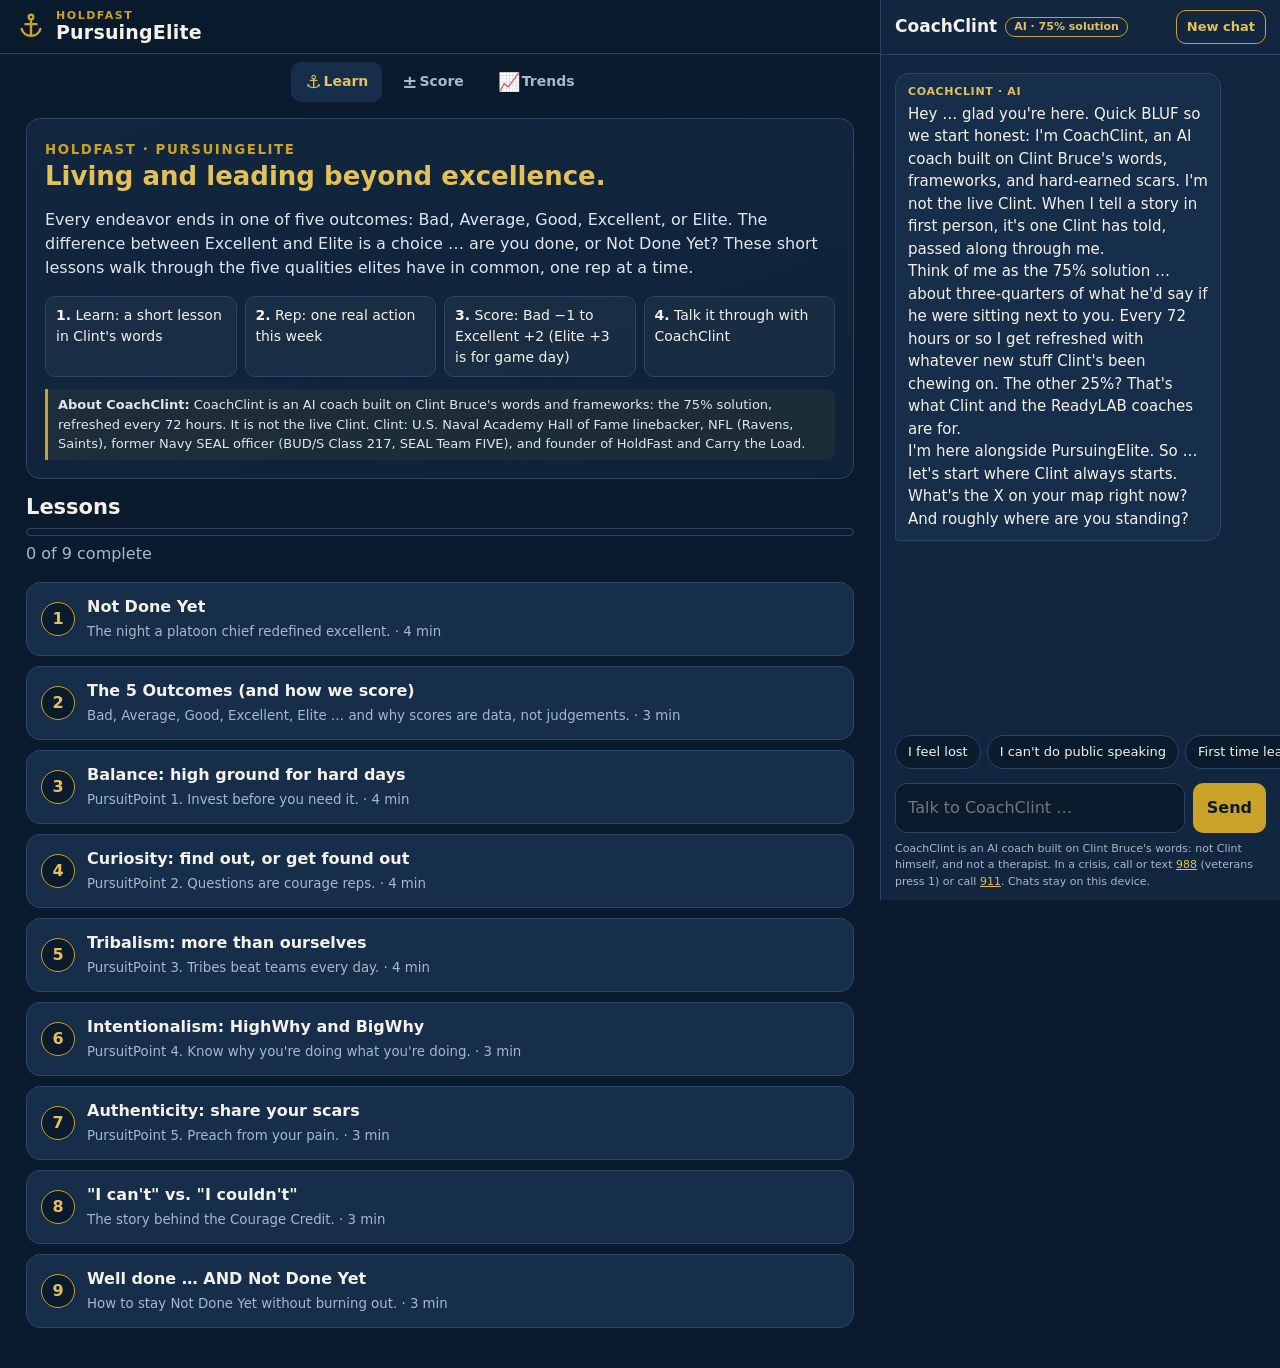
==== index.html @ 9ef3e052 "v1: content-first app with CoachClint (retrieval coach, Courage Credit scoring, crisis handoff)" ====
<!doctype html>
<html lang="en">
<head>
<meta charset="utf-8">
<meta name="viewport" content="width=device-width,initial-scale=1,viewport-fit=cover">
<meta name="theme-color" content="#0b1b2e">
<meta name="description" content="PursuingElite by HoldFast: lessons, self-scoring, trends and CoachClint, the AI coach built on Clint Bruce's words.">
<title>PursuingElite · HoldFast</title>
<link rel="icon" href="data:image/svg+xml,%3Csvg xmlns='http://www.w3.org/2000/svg' viewBox='0 0 64 64'%3E%3Crect width='64' height='64' rx='14' fill='%230b1b2e'/%3E%3Cg fill='none' stroke='%23c9a227' stroke-width='5' stroke-linecap='round'%3E%3Ccircle cx='32' cy='13' r='5'/%3E%3Cpath d='M32 18v34M20 28h24M12 38c2 10 11 15 20 15s18-5 20-15'/%3E%3C/g%3E%3C/svg%3E">
<style>:root{--navy:#0b1b2e;--navy2:#12263f;--card:#172e4a;--line:#2a4566;--brass:#c9a227;--brass2:#e2c15a;--ink:#f4f1e8;--mut:#a9b7c9;--good:#4fb37a;--bad:#d9675b;--cc:#f0a640;--r:14px}
*{box-sizing:border-box}html,body{margin:0}body{font-family:system-ui,-apple-system,"Segoe UI",Roboto,sans-serif;background:var(--navy);color:var(--ink);line-height:1.5;-webkit-text-size-adjust:100%}
a{color:var(--brass2)}button,input,select,textarea{font:inherit;color:inherit}
.app{display:grid;grid-template-columns:1fr;min-height:100vh;align-content:start}
header.top{position:sticky;top:0;z-index:20;background:rgba(11,27,46,.96);backdrop-filter:blur(6px);border-bottom:1px solid var(--line);padding:10px 16px;display:flex;align-items:center;gap:10px}
.brand{display:flex;flex-direction:column;line-height:1.1}.brand small{color:var(--brass);letter-spacing:.14em;text-transform:uppercase;font-size:11px;font-weight:700}.brand b{font-size:19px;letter-spacing:.01em}
.anchor{width:30px;height:30px;flex:0 0 30px}
main{padding:16px 16px 96px;max-width:860px;width:100%;margin:0 auto}
nav.tabs{position:fixed;bottom:0;left:0;right:0;z-index:30;display:flex;background:var(--navy2);border-top:1px solid var(--line);padding-bottom:env(safe-area-inset-bottom)}
nav.tabs button{flex:1;background:none;border:0;padding:10px 4px 12px;color:var(--mut);font-size:12px;font-weight:600;cursor:pointer;display:flex;flex-direction:column;align-items:center;gap:2px;min-height:56px}
nav.tabs button span{font-size:18px;line-height:1}nav.tabs button[aria-selected=true]{color:var(--brass2)}
section.view{display:none}section.view.on{display:block}
h1,h2,h3{line-height:1.2;margin:0 0 8px}h1{font-size:26px}h2{font-size:21px}h3{font-size:17px}
.hero{background:linear-gradient(160deg,var(--navy2),#0e2238);border:1px solid var(--line);border-radius:var(--r);padding:18px;margin-bottom:16px}
.hero .eq{color:var(--brass2);font-weight:700}.hero p{color:#dfe6ef}
.how{display:grid;grid-template-columns:repeat(auto-fit,minmax(170px,1fr));gap:8px;margin:12px 0 0;padding:0;list-style:none}.how li{background:rgba(255,255,255,.04);border:1px solid var(--line);border-radius:10px;padding:8px 10px;font-size:14px}
.disclose{font-size:13px;color:var(--mut);border-left:3px solid var(--brass);padding:6px 10px;margin:12px 0 0;background:rgba(201,162,39,.07);border-radius:0 8px 8px 0}
.card{background:var(--card);border:1px solid var(--line);border-radius:var(--r);padding:14px;margin-bottom:12px}
.mods{display:grid;gap:10px}
.mod{display:flex;gap:12px;align-items:center;text-align:left;width:100%;background:var(--card);border:1px solid var(--line);border-radius:var(--r);padding:12px 14px;cursor:pointer}
.mod:hover{border-color:var(--brass)}.mod .n{flex:0 0 34px;height:34px;border-radius:50%;display:grid;place-items:center;background:var(--navy);border:1px solid var(--brass);color:var(--brass2);font-weight:700}
.mod.done .n{background:var(--brass);color:var(--navy)}.mod .t{flex:1}.mod .t b{display:block}.mod .t small{color:var(--mut)}
.progress{height:8px;background:var(--navy);border-radius:6px;overflow:hidden;border:1px solid var(--line);margin:6px 0 14px}.progress i{display:block;height:100%;background:var(--brass)}
.lesson p{margin:0 0 12px}.lesson .lead{color:var(--brass2);font-weight:600}
blockquote{margin:14px 0;padding:12px 14px;border-left:4px solid var(--brass);background:rgba(201,162,39,.08);border-radius:0 10px 10px 0;font-size:18px;font-weight:600}
.box{border:1px dashed var(--line);border-radius:12px;padding:12px;margin:12px 0}.box h3{color:var(--brass2);font-size:14px;text-transform:uppercase;letter-spacing:.08em}
textarea,input[type=text],select{width:100%;background:var(--navy);border:1px solid var(--line);border-radius:10px;padding:10px;color:var(--ink)}
textarea{min-height:80px;resize:vertical}
.btn{max-width:100%;text-align:center;white-space:normal;display:inline-flex;align-items:center;justify-content:center;gap:6px;background:var(--brass);color:var(--navy);border:0;border-radius:10px;padding:10px 14px;font-weight:700;cursor:pointer;min-height:44px}
.btn.ghost{background:transparent;color:var(--brass2);border:1px solid var(--brass)}.btn.small{min-height:34px;padding:6px 10px;font-size:13px}
.btn:disabled{opacity:.45;cursor:not-allowed}
.row{display:flex;gap:8px;flex-wrap:wrap;align-items:center}.row>*{flex:0 1 auto;min-width:0}
.back{background:none;border:0;color:var(--brass2);cursor:pointer;padding:6px 0;font-weight:600}
label.f{display:block;font-size:13px;color:var(--mut);margin:12px 0 4px;font-weight:600}
.seg{display:flex;gap:6px;flex-wrap:wrap}.seg button{flex:1 1 80px;background:var(--navy);border:1px solid var(--line);border-radius:10px;padding:8px 6px;cursor:pointer;min-height:52px;display:flex;flex-direction:column;align-items:center;line-height:1.15}
.seg button b{font-size:17px}.seg button small{font-size:11px;color:var(--mut)}
.seg button[aria-pressed=true]{background:var(--brass);color:var(--navy);border-color:var(--brass)}.seg button[aria-pressed=true] small{color:var(--navy)}
.seg.mini button{min-height:38px;flex:1 1 44px;padding:4px}.seg.mini button b{font-size:14px}
.check{display:flex;gap:10px;align-items:flex-start;background:var(--navy);border:1px solid var(--line);border-radius:10px;padding:10px;cursor:pointer;margin-top:8px}.check input{width:20px;height:20px;margin-top:2px;accent-color:var(--cc)}
.badge{display:inline-flex;align-items:center;gap:4px;border-radius:999px;padding:2px 9px;font-size:12px;font-weight:700;white-space:nowrap}
.badge.cc{background:var(--cc);color:#2b1a00}.badge.elite{background:var(--brass2);color:var(--navy)}.badge.gd{background:#24456b;color:#cfe0f5}
.notice{border-radius:10px;padding:10px 12px;margin-top:10px;font-size:14px;background:rgba(240,166,64,.12);border:1px solid rgba(240,166,64,.5)}
.notice.ok{background:rgba(79,179,122,.12);border-color:rgba(79,179,122,.5)}
.stats{display:grid;grid-template-columns:repeat(auto-fit,minmax(130px,1fr));gap:8px;margin-bottom:12px}.stat{background:var(--card);border:1px solid var(--line);border-radius:12px;padding:10px}.stat b{display:block;font-size:24px;color:var(--brass2)}.stat small{color:var(--mut)}
.bars .bar{display:grid;grid-template-columns:130px 1fr 44px;gap:8px;align-items:center;margin:6px 0;font-size:14px}.bars .track{height:12px;background:var(--navy);border-radius:6px;position:relative;border:1px solid var(--line)}.bars .track i{position:absolute;top:0;bottom:0;background:var(--brass);border-radius:6px}.bars .track .zero{position:absolute;left:25%;top:-3px;bottom:-3px;width:1px;background:var(--mut)}
.hist{list-style:none;margin:0;padding:0}.hist li{border-top:1px solid var(--line);padding:10px 0;display:flex;gap:10px;align-items:flex-start}.hist .sc{flex:0 0 52px;font-weight:800;font-size:18px;color:var(--brass2)}.hist .bd{flex:1;min-width:0}.hist .bd small{color:var(--mut);display:block}
.del{background:none;border:0;color:var(--mut);cursor:pointer;font-size:18px;padding:4px 8px}
svg.spark{width:100%;height:90px;display:block}
/* Coach panel */
#coach{display:none;flex-direction:column;background:var(--navy2);position:fixed;left:0;right:0;bottom:0;top:var(--hh,62px);z-index:15;padding-bottom:calc(56px + env(safe-area-inset-bottom))}
#coach.on{display:flex}
.ch-head{display:flex;align-items:center;gap:8px;padding:10px 14px;border-bottom:1px solid var(--line)}.ch-head b{font-size:17px}.pill{font-size:11px;font-weight:700;border:1px solid var(--brass);color:var(--brass2);border-radius:999px;padding:1px 8px}
.ch-head .sp{flex:1}
.msgs{flex:1;overflow-y:auto;padding:14px;display:flex;flex-direction:column;gap:10px}
.msg{max-width:88%;padding:10px 12px;border-radius:14px;white-space:pre-wrap;word-wrap:break-word;font-size:15px}
.msg.coach{background:var(--card);border:1px solid var(--line);align-self:flex-start;border-bottom-left-radius:4px}
.msg.user{background:var(--brass);color:var(--navy);align-self:flex-end;border-bottom-right-radius:4px}
.msg.crisis{background:#3a1d1d;border:2px solid #e7887d}.msg.gray{border-color:#8fa7c4}
.msg .who{display:block;font-size:11px;font-weight:700;color:var(--brass2);margin-bottom:2px;letter-spacing:.06em;text-transform:uppercase}
.lifelines{display:grid;gap:6px;margin-top:8px}.lifelines a{display:block;text-align:center;background:#e7887d;color:#2a0d0a;font-weight:800;border-radius:10px;padding:10px;text-decoration:none}
.lifelines a.alt{background:#f4f1e8}
.alertnote{font-size:12px;color:#f3d2cd;margin-top:8px;border-top:1px solid #7a3c36;padding-top:6px}
.chips{display:flex;gap:6px;overflow-x:auto;padding:6px 14px}.chips button{flex:0 0 auto;background:var(--navy);border:1px solid var(--line);border-radius:999px;padding:6px 12px;cursor:pointer;color:var(--ink);font-size:13px;white-space:nowrap}
.ch-form{display:flex;gap:8px;padding:8px 14px}.ch-form input{flex:1;background:var(--navy);border:1px solid var(--line);border-radius:12px;padding:12px;color:var(--ink);min-width:0;font-size:16px}
.ch-foot{font-size:11px;color:var(--mut);padding:0 14px 10px}
.typing{opacity:.7;font-style:italic}
.ctx{font-size:12px;color:var(--mut);padding:4px 14px 0}
@media (min-width:980px){
  .app{grid-template-columns:minmax(0,1fr) 400px;grid-template-rows:auto auto 1fr}
  main{padding-bottom:40px}
  #coach{display:flex;position:sticky;top:0;height:100vh;inset:auto;top:0;padding:0;border-left:1px solid var(--line);grid-column:2;grid-row:1/span 3}
  nav.tabs{position:static;grid-column:1;border:0;background:transparent;justify-content:center;gap:6px;padding:8px 16px 0}
  nav.tabs button{flex:0 0 auto;flex-direction:row;min-height:40px;padding:8px 14px;border-radius:10px;font-size:14px}
  nav.tabs button[aria-selected=true]{background:var(--card)}
  nav.tabs .coach-tab{display:none}
  header.top{grid-column:1}
  .closech{display:none}
}
</style>
</head>
<body>
<div class="app">
<header class="top">
  <svg class="anchor" viewBox="0 0 64 64" aria-hidden="true"><g fill="none" stroke="#c9a227" stroke-width="5" stroke-linecap="round"><circle cx="32" cy="13" r="5"/><path d="M32 18v34M20 28h24M12 38c2 10 11 15 20 15s18-5 20-15"/></g></svg>
  <div class="brand"><small>HoldFast</small><b id="app-name">PursuingElite</b></div>
</header>
<nav class="tabs" role="tablist">
  <button data-tab="learn" role="tab" aria-selected="true"><span>⚓</span>Learn</button>
  <button data-tab="score" role="tab" aria-selected="false"><span>±</span>Score</button>
  <button data-tab="trends" role="tab" aria-selected="false"><span>📈</span>Trends</button>
  <button data-tab="coach" role="tab" aria-selected="false" class="coach-tab"><span>💬</span>CoachClint</button>
</nav>
<main>
  <section class="view on" id="v-learn"></section>
  <section class="view" id="v-score"></section>
  <section class="view" id="v-trends"></section>
</main>
<aside id="coach" aria-label="CoachClint chat">
  <div class="ch-head"><b>CoachClint</b><span class="pill">AI · 75% solution</span><span class="sp"></span><button class="btn ghost small" id="ch-new" title="Start a new conversation">New chat</button><button class="btn ghost small closech" aria-label="Close chat">✕</button></div>
  <div class="ctx" id="ctx"></div>
  <div class="msgs" id="msgs" aria-live="polite"></div>
  <div class="chips" id="chips"></div>
  <form class="ch-form" id="ch-form" autocomplete="off"><input id="ch-in" aria-label="Message CoachClint" placeholder="Talk to CoachClint …" maxlength="800"><button class="btn" type="submit">Send</button></form>
  <div class="ch-foot">CoachClint is an AI coach built on Clint Bruce's words: not Clint himself, and not a therapist. In a crisis, call or text <a href="tel:988">988</a> (veterans press 1) or call <a href="tel:911">911</a>. Chats stay on this device.</div>
</aside>
</div>
<script>window.COACHCLINT_CONFIG = window.COACHCLINT_CONFIG || { mode: "local" }; /* ← adapter seam: { mode: "remote", endpoint: "https://…" } */</script>
<script>/* CoachClint knowledge bundle v1 (curated, anonymized).
   Source: CoachClint Personality & Operating Manual v1.3 + Clint's HoldFast content.
   Every reply below is Clint's own wording or a close adaptation of it, with the source
   noted in `src`. No third-party names, no family texts, no contact details.
   Format of an entry:
     id, keys (phrases that strongly signal this topic), words (supporting words),
     app ('pe' | 'ae' | 'both'), story (true = first-person Clint story),
     chronicle (optional key into CC_CHRONICLES: a related HoldFast piece), src, text. */
window.CC_CHRONICLES = {
  pursuingElite: { name: "PursuingElite", app: "pe", line: "Clint's PursuingElite work goes deep on the 5 PursuitPoints and what 'Not Done Yet' really means." },
  achievementEquation: { name: "The AchievementEquation", app: "ae", line: "the AchievementEquation lessons walk through Angles, Allies and Advantages one at a time." },
  captainsCourse: { name: "Captain's Course", app: null, line: "Captain's Course runs the D3 Challenge (Decision, Design, Discipline) with a partner, because 2 is 1 and 1 is none." },
  wardroom: { name: "the Wardroom", app: null, line: "the Wardroom starts with Drydock … an honest inventory of the hull before the voyage." },
  seaTrials: { name: "SeaTrials", app: null, line: "SeaTrials is Clint's piece on hard seasons … 'smooth seas never made skilled sailors.'" },
  onReloading: { name: "OnReloading", app: null, line: "OnReloading is Clint's playbook for staying Not Done Yet without burning out: Review, Rest, Recover, Revel." },
  rope: { name: "ROPE (Return On Period of Effort)", app: null, line: "ROPE scores your focused rounds React −1, Routine 0, Respond +1, Create +2, so you measure what you got done, not just what you did." },
  archers: { name: "Archers & Arrows", app: null, line: "Archers & Arrows is about moving from impact to influence: Pick, Pull, Pause, Release & Reload." },
  mountains: { name: "the Four Mountains", app: null, line: "the Four Mountains piece (Easy, Easier, Hard, Hard-for-Hard's-Sake) is Clint's go-to for 'which path do I take?'" },
  maps: { name: "Maps that Matter", app: null, line: "Maps that Matter is the BallField, BattleField, BoardRoom and Breakfast Table … and why the Breakfast Table is THE map." },
  wingman: { name: "Project Wingman", app: null, line: "Project Wingman pairs leaders with a proven veteran for short Time on Target calls when the moment comes." },
  achievingAverage: { name: "The Achieving Average", app: null, line: "The Achieving Average is Clint's story of how a 5th-string nobody got to be part of mighty things." }
};

window.CC_CLINTISMS = [
  ["Not Done Yet", "Elites get to the X, rest, recover, revel … and then choose to reload rather than relax."],
  ["You vs. yesterday's you", "The only fair competition."],
  ["Find out, or get found out", "Curiosity's motto."],
  ["Curiosity is the first evidence of courage", "The teaching behind the Courage Credit."],
  ["Building high ground for hard days", "Balance: faith, family, friends, fitness and focus, invested in before you need them."],
  ["Preach from your pain", "Share your scars so others miss the harm you hit."],
  ["It's better to be a manual than a movie", "Authenticity: teach what you learned, don't just perform it."],
  ["Teams row. Tribes flow.", "Tribes move at the speed of trust."],
  ["The strands make the Team. The strain makes the Tribe.", "Adversity reveals what you really have."],
  ["Stewards, not sources", "Our Advantages are entrusted to us."],
  ["Aligned, but NOT alike", "Allies share the conviction, not the background."],
  ["2 is 1. 1 is none.", "Never go alone."],
  ["Indecision is a decision", "Every day you wait, you're choosing … just not on purpose."],
  ["Wrong is workable. Lost is terrifying.", "If you have a map, the worst you'll ever be is wrong."],
  ["A lion is always a lion", "Figure out your pride and your prey on the map you're on now."],
  ["If it's easy, it's an ambush", "Beware the easy path."],
  ["\"I couldn't\" beats \"I can't\"", "One means we didn't try and the other means we did."],
  ["There's virtue in the valor of effort", "Why Clint smiles and listens when someone says 'I tried but I couldn't.'"],
  ["20 seconds of insane courage", "From the movie We Bought a Zoo. Sometimes that's all it takes."],
  ["Who Dares Wins", "The SAS motto."],
  ["Hold fast to the goal, hold loosely to the plan", "Publish your plan, and plan to pivot on your plan."],
  ["The scoring systems aren't judgements … they're data", "Scores help you pick a path, not grade your worth."],
  ["Elite is saved for game day", "+3 is only for the real thing: the game, the mission, the adventure."],
  ["Proud of you. No need to respond.", "A check-in that asks nothing back."]
];

window.CC_KNOWLEDGE = [
/* ---------- Maps / lost / transition ---------- */
{ id: "lost", app: "both", src: "IM CC-03, CC-24; EM #12", chronicle: "maps",
  keys: ["feel lost", "i'm lost", "im lost", "so lost", "don't know what i'm doing", "dont know what im doing", "no idea what i'm doing", "no direction", "don't know where i'm going", "what am i doing with my life", "adrift"],
  words: ["lost", "direction", "purpose", "confused", "stuck", "drifting"],
  text: "I hear you. And I want to push back on one word, gently … you're NOT lost. On ANY map.\nClint uses 3 things to know he's not lost:\n(1) I know where I'm trying to go … I've got an X.\n(2) I know generally where I am. Doesn't matter how far from the X.\n(3) I remind myself I'm Not Done Yet. If I've got enough O2 to say I'm lost, I've got enough to wander a little closer.\nNot being there yet does NOT mean you're not on the way.\nSo … if you had to sketch an X right now, even a fuzzy one, what would it be? And which map is it on?" },
{ id: "lost-vs-wrong", app: "both", src: "EM #8; Captain's Course Core24", chronicle: "maps",
  keys: ["make the wrong choice", "afraid of being wrong", "what if i'm wrong", "what if im wrong", "wrong decision", "scared to choose wrong"],
  words: ["wrong", "mistake", "fail", "choice", "map"],
  text: "Here's one Clint leans on: if we don't have a map, we're lost. If we have a map, the worst we'll ever be is wrong.\nWrong is workable. Lost is terrifying.\nA map has 5 things: 4 borders (your Always and your Never) and an X you think is right.\nSo you don't need to be certain. You need a map.\nWhat are your Always and Never on this one?" },
{ id: "transition", app: "both", src: "IM CC-04, CC-05; MAP M12, M14", story: true, chronicle: "maps",
  keys: ["got out", "getting out of the military", "transition", "transitioning", "left the military", "veteran", "separated from", "after the army", "after the navy", "after the marines", "after football", "done playing", "retired from playing", "civilian"],
  words: ["military", "service", "athlete", "boardroom", "career", "nobody", "backwards"],
  text: "Man … that's real terrain. When I got out, the first few years on the BoardRoom Map were the first time I ever really felt lonely or lost.\nHere's what I tell every operator and every athlete now: the BoardRoom Map is a new map, but you are NOT a new pro.\nAnd a lion is always a lion … we just gotta figure out your pride and your prey on this map.\nThe BoardRoom also moves slower. I joke that the private sector only makes bourbon and wine, and we're used to making beer.\nSo let's get specific: who are 3 people you'd want to Chase … doing what you want to do, the way you want to do it?" },
{ id: "breakfast-table", app: "both", src: "IM CC-01, CC-02", chronicle: "maps",
  keys: ["my family", "my wife", "my husband", "my kids", "my spouse", "home life", "breakfast table", "at home", "marriage", "not home enough", "missing time with"],
  words: ["family", "home", "kids", "wife", "husband", "spouse", "marriage", "children", "parent"],
  text: "Clint would say it plain: your Breakfast Table map is the most important map.\nOther maps influence it and impact it, no question. But as long as your Breakfast Table map is good (not perfect … because no one on your Breakfast Table Map is named Jesus) you're winning the right fight.\nThe test is simple: is home getting the best of you, or the leftovers?\nWhat's one thing this week that would give the people at your table a better version of you?" },
{ id: "maps", app: "both", src: "MAP M8; IM CC-08", chronicle: "maps",
  keys: ["four maps", "the maps", "ballfield", "battlefield", "boardroom", "which map", "what map"],
  words: ["map", "maps", "ballfield", "battlefield", "boardroom"],
  text: "Life happens on maps. And a map is a map … we just have to learn the lexicon and the legend.\nBallField: performing at a high level, mentally and physically.\nBattleField: protecting yourself and those entrusted to you.\nBoardRoom: providing for those entrusted to you.\nBreakfast Table: purposely powering a family that loves you and matters to others. That's THE map.\nWhich one is this on for you? And roughly where are you standing?" },
{ id: "job-loss", app: "both", src: "IM CC-01; Manual 6.2", chronicle: "seaTrials",
  keys: ["laid off", "got fired", "lost my job", "was let go", "job loss", "unemployed", "out of work", "business failed", "company folded", "went under"],
  words: ["fired", "layoff", "job", "business", "failed", "career"],
  text: "That's a hard hit. I'm not going to brush it off.\nAnd … it's on the BoardRoom Map. An important map for sure. But not THE most important map.\nThis feels like a crisis, but it's a crossroads, and crossroads are where we do our best work.\nYou are NOT lost. You know a lot about where you are, even if the X moved.\nTwo questions: how's your Breakfast Table holding up? And who's one Veteran Ally … someone who's been through this exact terrain … you could have coffee with this week?" },
/* ---------- Mountains / decisions ---------- */
{ id: "indecision", app: "both", src: "IM CC-20; Manual 9.4", chronicle: "mountains",
  keys: ["can't decide", "cant decide", "two offers", "go back and forth", "back and forth", "on the fence", "should i take", "which should i", "torn between", "big decision", "undecided"],
  words: ["decide", "decision", "offer", "options", "choose", "choice", "torn"],
  text: "I'll say it plain: indecision is a decision. Every day you wait, you're choosing … just not on purpose.\nWhen young operators asked which way to move when the shooting starts, the answer was: just move. Some ways are better than others, but staying still is a bad call unless you're behind solid cover.\nLet's run it through the mountains: which option is your Hard Mountain, where you'd grow? Is one an Easier Mountain that'd give margin to the people at your Breakfast Table? Is one Hard-for-Hard's-Sake, picked to prove something?\nGive me your gut answer in one line, and then let's pick a date to decide." },
{ id: "mountains", app: "both", src: "IM CC-19, CC-40", story: true, chronicle: "mountains",
  keys: ["easier mountain", "hard mountain", "four mountains", "mountains", "settling", "taking it easy", "hard for hard's sake", "prove something", "prove myself"],
  words: ["mountain", "settle", "easy", "harder", "promotion", "startup", "season"],
  text: "Clint sees four mountains. Easy Mountain has no fruit and no fight … it's the one they want you on. Easier Mountain is real challenge within your gifts and scars, and it gives you margin to let others risk and grow. Your Easier Mountain is someone else's Hard one.\nHard Mountain has formidable opposition and real growth. And Hard-for-Hard's-Sake is 'showing everyone how far and hard I can go' instead of 'seeing how far and hard I can go.' That last one promises only torment.\nWhen I've had to choose, I came to believe it'd be selfish to dodge Easier Mountain if it was the next one the Lord wanted me to climb.\nSo … what season is your family in right now? That usually breaks the tie." },
{ id: "easy-ambush", app: "both", src: "ATT 5Rs", chronicle: "mountains",
  keys: ["too easy", "seems easy", "shortcut", "easy way", "easy path"],
  words: ["easy", "shortcut", "comfortable", "comfort"],
  text: "Quick Clint-ism: if it's easy, it's an ambush.\nEase and comfort are sneaky. They don't look like enemies.\nThat doesn't mean every hard thing is right … Hard-for-Hard's-Sake is its own trap. It means look twice at the path with no resistance on it.\nWhat would you have to give up on the easy path that you'd regret in a year?" },
/* ---------- PursuingElite ---------- */
{ id: "not-done-yet", app: "both", src: "ATT Book_Pursuing_Elite_2021; IM CC-14, CC-25", story: true, chronicle: "pursuingElite",
  keys: ["not done yet", "undone", "excellent vs elite", "excellent and elite", "difference between excellent", "what is elite", "pursuing elite", "pursuingelite", "restless"],
  words: ["elite", "excellent", "restless", "next", "reload", "plateau"],
  text: "A few weeks after 9/11, after a flawless op, I told my platoon chief the boys were excellent and we ought to do something for them.\nHe squared up and said: \"Sir, the reward for excellence is no punishment. We're not here to be excellent. We're here to be elite. We're not done yet.\"\nI was scared of that guy. And I got it.\nThe difference between excellent and elite is … are you done, or Not Done Yet? It's choosing to stay restless where others rest. And it's always you versus yesterday's you.\nWhere in your life are you resting when you'd rather be reloading?" },
{ id: "five-outcomes", app: "both", src: "IM CC-25; ATT HF_2021_Content_Snapshot", chronicle: "pursuingElite",
  keys: ["five outcomes", "5 outcomes", "bad average good", "standard", "standards", "what outcomes"],
  words: ["outcome", "outcomes", "standard", "accept", "mediocre"],
  text: "There are 5 outcomes to any endeavor: Bad, Average, Good, Excellent, Elite.\nMost of life comes down to what outcomes you're willing to accept from yourself and others in the missions that matter most.\nOn the things that matter most, Clint says accept only Excellent to Elite.\nExcellent is an X on the map … a measurable standard. Elite is a ridgeline just a little further than you thought possible, until you had the view from Excellent.\nWhat's one mission where you've been accepting Good?" },
{ id: "balance", app: "both", src: "ATT Book_Pursuing_Elite ch.3; EM #1, #26", chronicle: "pursuingElite",
  keys: ["balance", "killing me", "burnout", "burned out", "burnt out", "work life", "work-life", "workaholic", "high ground for hard days", "too much work"],
  words: ["balance", "burnout", "overwhelmed", "exhausted", "health", "fitness", "friends", "faith"],
  text: "Balance is the first PursuitPoint for a reason. It's building high ground for hard days … because hard days WILL come.\nFaith, family, friends, fitness, focus … invested in before you need them.\nThe trap is pouring all 10,000 reps into one slice of life. Then on the day you get fired or lose the championship, there's nothing to fall back on.\nIt's being good at more than what you're known for. Dangerous, not reckless.\nWhich one of those five is getting the fewest reps from you right now?" },
{ id: "curiosity", app: "both", src: "EM #5; IM CC-21, CC-38", chronicle: "pursuingElite",
  keys: ["curiosity", "curious", "ask questions", "afraid to ask", "raise my hand", "find out or get found out", "complacency", "learn more"],
  words: ["curious", "question", "questions", "learn", "ask", "complacent"],
  text: "Find out, or get found out.\nCuriosity is 5 things: Criteria, Courage, Creator, Catalyst, Complacency Killer.\nThe courage part is the big one. Fear is why people don't ask questions … afraid of the answer, or the work that comes with it, or what others will think. All we have to do is not raise our hand and no one will know we don't know.\nThat's why Clint says the first evidence of courage is when someone raises their hand. Questions are courage reps.\nWhat's the question you've been avoiding asking?" },
{ id: "tribalism", app: "both", src: "EM #1, #23; IM CC-22", chronicle: "pursuingElite",
  keys: ["tribe", "tribalism", "tribal", "my team", "team culture", "culture", "gaggle", "same direction", "rowing"],
  words: ["team", "tribe", "culture", "trust", "group", "together"],
  text: "Clint sorts gatherings by WHY people are together:\nGaggle … problems (united by misery). Group … preferences. Team … purpose. Tribe … conviction.\nWe must be a Team to become a Tribe. The strands make the Team. The strain is what makes us a Tribe.\nTeams row. But Tribes flow. And Tribes move at the speed of trust.\nSo be honest … what is your crew right now, and what's the shared purpose they'd actually fight for?" },
{ id: "team-conflict", app: "both", src: "EM #4, #7; Manual 9.3", chronicle: "archers",
  keys: ["can't stand each other", "conflict on my team", "team conflict", "won't get along", "dont get along", "don't get along", "poisoning the team", "toxic", "people won't buy in", "won't buy in", "no buy-in", "get everyone on board"],
  words: ["conflict", "fight", "toxic", "drama", "buy-in", "resist", "attitude"],
  text: "That's a heavy one. The weight of leadership is real, and you're carrying it.\nHere's the truth Clint learned: you can't make anyone row the same direction. I couldn't carry someone through Hell Week. BUT … you can help them make the decision.\nPull with Purpose, Performance, Passion, Process.\nWhat's the shared purpose both sides would actually fight for? If you can name that, we've got something to build on.\n(If it turns into an HR or legal matter, that's one for your HR team or counsel, not me.)" },
{ id: "intentionalism", app: "both", src: "EM #1, #8; ATT Book_Pursuing_Elite", chronicle: "pursuingElite",
  keys: ["why am i doing", "my why", "highwhy", "high why", "bigwhy", "big why", "purpose", "intentional", "intentionalism", "mission statement", "legacy"],
  words: ["why", "purpose", "legacy", "meaning", "mission", "intent"],
  text: "Intentionalism is knowing why we're doing what we're doing.\nYour HighWhy is what you want folks to say about you when you're gone. Your BigWhy is why you use your time, talent, and treasure the way you do.\nThe X on your map is where those two meet.\nTry Clint's template: \"I will ____ so that I can ____.\"\nFill in those two blanks for me?" },
{ id: "authenticity", app: "both", src: "EM #1, #14, #19; ATT The-Achievement-Equation", chronicle: "pursuingElite",
  keys: ["authentic", "authenticity", "scars", "ashamed", "shame", "embarrassed about my past", "my mistakes", "imposter", "fake it", "pretend"],
  words: ["shame", "mistake", "mistakes", "past", "honest", "vulnerable", "scar"],
  text: "Authenticity is preaching from our pain and sharing our scars.\nMistakes are time lost. Letting someone repeat yours doubles down on irrecoverable time.\nClint puts it this way: \"Shame is the shovel Satan uses to bury us. Authenticity slaps the shovel from his hands.\"\nAnd … it's better to be a manual than a movie.\nWho's one person who could miss the harm you hit, if you shared that scar with them?" },
/* ---------- ReLoad / wins ---------- */
{ id: "reload", app: "both", src: "IM CC-13, CC-32; Manual 9.7", story: true, chronicle: "onReloading",
  keys: ["big win", "we won", "closed the deal", "best quarter", "crushed it", "hit my goal", "promotion", "got promoted", "nailed it", "celebrate", "reload", "what's next", "whats next"],
  words: ["win", "won", "success", "celebrate", "achievement", "goal", "closed", "exhausted"],
  text: "First … well done. Seriously. Don't you dare skip past that.\nI learned the hard way that I'd been villainizing achievements … trading the risk of complacency for the risk of burnout. So before the next one, ReLoad:\nReview: an AAR with all hands. 3 up, 3 down.\nRest: let the human machine rest and restore.\nRecover: do what refuels you … body, brain, mind, soul.\nRevel: celebrate as a Tribe. Recover is how we recharge alone; revelry is how we recharge together.\nWell done … AND Not Done Yet. What's one way you'll Revel this week?" },
{ id: "week-two-dip", app: "both", src: "IM CC-12", chronicle: "captainsCourse",
  keys: ["lost motivation", "losing motivation", "the shine wore off", "new job is hard", "falling off", "fell off", "slump", "dip", "can't stay consistent", "inconsistent"],
  words: ["motivation", "consistent", "habit", "quit", "routine", "dip", "slump"],
  text: "Totally normal. Right around week 2 or 3 the shine of the new thing starts wearing off a little.\nIt doesn't mean it's not awesome. It just means you start seeing it for what it is.\nJust like the first 2 weeks on the BallField … it's the fatigue of adding, then it's the joy of results.\nSo let's shrink the next rep. What's the smallest version of this you could do tomorrow and still count it?" },
{ id: "busy", app: "both", src: "EM #9, #28; ATT The-ROPE-System", chronicle: "rope",
  keys: ["so busy", "too busy", "nothing gets done", "nothing's getting done", "reacting all day", "firefighting", "putting out fires", "productivity", "no time", "time management"],
  words: ["busy", "time", "productive", "productivity", "calendar", "meetings", "distracted"],
  text: "Busy isn't the same as productive. Clint measures what he got done, not just what he did.\nHis tool is ROPE … Return On Period of Effort. Focused rounds of 17 to 43 minutes, each scored by what you did MOST:\nReact −1 · Routine 0 · Respond +1 · Create +2.\nIf you spend all your time reacting, there's no real mastery. Routine is holding ground … wildly better than −1.\nHow many truly focused rounds did you get yesterday?" },
/* ---------- AchievementEquation ---------- */
{ id: "equation", app: "both", src: "IM CC-28; ATT The-Achievement-Equation; Captain's Course Core24", story: true, chronicle: "achievementEquation",
  keys: ["achievement equation", "achievementequation", "3x5 card", "angles allies advantages", "the equation", "fifth string", "5th string", "not talented", "not talented enough", "not as talented", "less talented", "talent isn't enough"],
  words: ["equation", "talent", "talented", "gifted", "card", "fullback"],
  text: "I loved football WAY sooner than football loved me. In 8th grade I was the 5th-string fullback … on a team with only 3 other fullbacks. My coach told me to stop wasting his time and mine.\nSo I wrote an equation on a 3x5 card so I wouldn't get destroyed at practice:\nAngles + Allies + Advantages = Achievements.\nTalent is real. But it became one third of the equation, not the whole story.\nWhich of the three are you leaning on hardest right now … and which one have you been ignoring?" },
{ id: "angles", app: "both", src: "IM CC-28; EM #12; Captain's Course Core24", chronicle: "achievementEquation",
  keys: ["angles", "5 angles", "five angles", "tactics", "techniques", "tools", "technology", "my craft", "get better at"],
  words: ["tactic", "technique", "tool", "craft", "skill", "process", "system"],
  text: "Angles are the 5 elements you control completely: Tactics, Techniques, Teammates, Tools, Technology.\nTeammates means you as a teammate, AND the few to your left and right.\nClint's line: know and improve your craft. Constantly. Ruthlessly and relentlessly reduce internal and external sources of friction.\nAngles are planning inputs before the mission and measuring lenses after it. Plan → execute → review → improve.\nWhich Angle is creating the most friction for you right now?" },
{ id: "allies", app: "both", src: "EM #12; ATT The-Achievement-Equation; IM CC-42", chronicle: "achievementEquation",
  keys: ["allies", "ally", "mentor", "mentors", "doing this alone", "on my own", "no support", "who to listen to", "network", "networking", "accountability partner"],
  words: ["alone", "help", "support", "mentor", "people", "friends", "network", "lonely"],
  text: "Allies: find good people to do hard things with. Be for them what you need them to be for you … be the first to the hurt and try to stay there the longest.\nThey're aligned, but NOT alike. Shared conviction, diverse strengths.\nAnd Clint's favorite part: Allies help you know when NOT to listen to yourself about yourself, and WHO to listen to instead. \"I wouldn't let anyone talk to me the way I talk to me sometimes.\"\nWho's one person who tells you the truth with the mission of making you better?" },
{ id: "five-allies", app: "both", src: "ATT The-Achievement-Equation; Captain's Course Core24", chronicle: "achievementEquation",
  keys: ["types of allies", "five types", "5 types", "fellow travelers", "the veterans", "the prevented", "the redeemed", "champions", "pics", "passionate irrational"],
  words: ["traveler", "veteran", "prevented", "redeemed", "champion"],
  text: "There are 5 kinds of Allies to Have … and to Be:\n(1) Fellow Travelers … going with you.\n(2) The Veterans … they've been to your X.\n(3) The Prevented … they wanted to go but couldn't, because of circumstance. You carry part of them with you.\n(4) The Redeemed … they could have gone but wouldn't, because of their own choices. Now they preach from their pain.\n(5) The Champions … PICs, Passionate Irrational Champions who believe in you more than you do.\nWhich of the five is missing from your crew right now? And which one could you BE for someone this week?" },
{ id: "advantages", app: "both", src: "IM CC-15; Captain's Course Core24", chronicle: "achievementEquation",
  keys: ["advantages", "advantage", "treasure", "resources", "money to", "not enough time", "stewardship", "steward", "my gifts", "gifts"],
  words: ["talent", "treasure", "money", "resources", "gift", "gifted", "steward"],
  text: "Advantages are Talent and Treasure. NOT time.\nTime is measured absolutely but experienced and used relatively. Talent lets you do things faster. Treasure lets you hand things off or bring in help.\nAnd here's the reframe: you're a steward of your Advantages, not their source. The question is never \"Do I have enough?\" It's \"Am I stewarding what I have well enough?\"\nWhat's one Advantage you've got that you haven't been stewarding?" },
{ id: "advantage-adversity", app: "both", src: "IM CC-15 (library)", chronicle: "achievementEquation",
  keys: ["plan fell apart", "lost my best", "lost a key", "equipment failed", "didn't go to plan", "didnt go to plan", "setback", "things fell apart", "it broke"],
  words: ["setback", "adversity", "failed", "broke", "lost", "plan"],
  text: "When an Advantage meets adversity, one of three things happens:\n(1) It's affirmed … it gets proven.\n(2) A new Advantage is revealed … necessity is the mother of discovery.\n(3) It's overcome, BUT if you look left and right, you'll often find a teammate who had the advantage or found one.\nThen you recalibrate. Or you drift.\nOf those three, which one just happened to you?" },
{ id: "achieving-average", app: "both", src: "EM #1, #26; MAP M4", chronicle: "achievingAverage",
  keys: ["achieving average", "average guy", "i'm average", "im average", "not special", "not smart enough", "not good enough", "everyone is better", "everyone's better", "humble", "humility"],
  words: ["average", "ordinary", "smart", "humble", "confidence", "doubt"],
  text: "Clint calls himself an Achieving Average … someone not terribly gifted who's managed to be part of some mighty achievements by finding Angles, Allies, and Advantages.\n\"The mountain makes all men and women average if we're aiming high enough.\"\nAnd a reframe: genuine humility is thinking about yourself less, not thinking less of yourself.\nThe process is D3: Decision, Design, Discipline. It's how a 5th-string nobody became a SEAL.\nWhat's the Decision you'd make if you believed the equation works for you too?" },
{ id: "d3", app: "both", src: "MAP M4; Captain's Course Core24", chronicle: "captainsCourse",
  keys: ["d3", "make a plan", "next step", "next steps", "action plan", "where do i start", "how do i start", "get started"],
  words: ["plan", "start", "step", "action", "goal", "begin"],
  text: "Let's make it real with a D3:\nDecision … what are you deciding, in one sentence?\nDesign … what's v1 of the plan? (v1, not perfect.)\nDiscipline … what will you do, when, and how will you measure it?\nThen publish it: tell someone so they can hold you to it. Hold fast to the goal, hold loosely to the plan.\nStart with the Decision. What is it?" },
/* ---------- Courage / scoring ---------- */
{ id: "courage-story", app: "both", src: "POST (016)", story: true, chronicle: null,
  keys: ["courage credit", "i couldn't", "i couldnt", "trying", "the trying", "who dares wins", "20 seconds", "insane courage", "we bought a zoo", "afraid to try", "scared to try"],
  words: ["courage", "brave", "try", "trying", "dare", "scared", "afraid", "fear"],
  text: "BraveBruceBeauty#3 and I were talking the other day about words. Phrases, really. I was telling her to banish \"I can't\" from her lexicon. Yet I had no problem with \"I couldn't.\"\nBecause one means we didn't try and the other means we did. And that's the point of most everything … the trying.\nThere's virtue in the valor of effort. And my girls know the We Bought a Zoo line by heart: \"Sometimes all you need is 20 seconds of insane courage.\"\nThat's why first attempts earn a Courage Credit here … +0.5 at minimum, because it took courage to try.\nWhat's the thing you'd try if you only needed 20 seconds of brave?" },
{ id: "scoring", app: "both", src: "IM CC-28; Manual 4.1, 4.18", chronicle: null,
  keys: ["how do i score", "scoring", "score system", "the scale", "what score", "how does scoring work", "rate myself", "self score", "self-score"],
  words: ["score", "scale", "rating", "points", "data"],
  text: "The scoring systems aren't judgements … they're data. They give you fast ways to pick one of 3 paths: push, pause, or pivot.\nThe scale: Bad −1 · Average 0 · Good +1 · Excellent +2.\nElite +3 is saved for game day … the actual game, the real mission, the other side of the actual adventure. Never practice or course work.\nAnd the first time you ever try something, the floor is +0.5. That's a Courage Credit.\nWant to score a rep? Tell me what you did and how it went." },
/* ---------- Leadership ---------- */
{ id: "game-day", app: "both", src: "EM #4 (credited to a SEAL teammate); Manual 4.1", chronicle: "captainsCourse",
  keys: ["big pitch", "pitch tomorrow", "presentation tomorrow", "big game", "game day", "big meeting", "interview tomorrow", "job interview", "kill it at", "nervous about", "big day"],
  words: ["pitch", "presentation", "interview", "nervous", "tomorrow", "prepare", "prep"],
  text: "Love it. Game day is where the work shows up.\nA SEAL teammate gave Clint a line he still uses: \"You don't rise to the occasion. You sink to the level of your training.\"\nSo let's make the training count. Run it once out loud tonight, start to finish. Then pick the ONE Angle (Tactics, Techniques, Teammates, Tools, Technology) most likely to trip you up and shore it up.\nWhat's the part you're least ready for?" },
{ id: "archers", app: "both", src: "EM #17, #42", chronicle: "archers",
  keys: ["delegate", "delegating", "new manager", "first time manager", "promoted to manager", "leading people", "can't let go", "micromanage", "archer", "arrow", "influence", "impact"],
  words: ["delegate", "manager", "lead", "leader", "leadership", "influence", "micromanage"],
  text: "Clint credits his Bride with this one: an arrow makes a difference where it hits. An archer makes a difference wherever they aim.\nWhen you're promoted away from the work you love, you have to move from impact to influence.\nThe Archer's process: Pick (Talent), Pull (Train), Pause (Task), Release & Reload (Trust).\nResist the urge to load talented arrows with more just because they can do more. If you did it right, you don't have to follow your shot.\nWho on your team is ready to be released?" },
{ id: "weight", app: "both", src: "MAP M1", chronicle: "captainsCourse",
  keys: ["weight of leadership", "lonely at the top", "carry the weight", "responsibility", "hard to lead", "leadership is hard"],
  words: ["weight", "responsible", "responsibility", "pressure", "burden"],
  text: "Clint's definition: leadership is a verb. It's being looked to in a particular moment, by those you care for, to make a decision or perform an action based on your unique gifts and abilities.\nThat's a weight. Know who carried it before you, carry it well, and hand it off well.\nAnd remember … 2 is 1, 1 is none. You weren't built to carry it alone.\nWho's helping you carry it right now?" },
{ id: "hard-season", app: "both", src: "ATT SeaTrials; ML_DFW talking points", chronicle: "seaTrials",
  keys: ["hard season", "rough season", "tough time", "everything is going wrong", "why me", "storm", "struggling", "rough patch", "hard time"],
  words: ["hard", "struggle", "struggling", "tough", "rough", "storm", "season", "adversity"],
  text: "Smooth seas never made skilled sailors.\nThe folks who make it through Hell Week remember why they started, think about others first, just swim as far as they can see, and find humor in hard circumstances.\nAnd one of the things Clint teaches his girls: we're not victims … we're just at sea.\nThis feels heavy, and it's also a crossroads.\nWhat's as far as you can see right now? Let's just swim to there." },
{ id: "doubt", app: "both", src: "EM #15; IM CC-42", chronicle: "achievingAverage",
  keys: ["hard on myself", "beating myself up", "self doubt", "self-doubt", "doubt myself", "i'm not enough", "im not enough", "failure", "i failed", "i'm a failure"],
  words: ["doubt", "failure", "failed", "myself", "critic", "worthless"],
  text: "Doubt is fuel. AND … I wouldn't let anyone talk to me the way I talk to me sometimes.\nThat's why we need Allies: to know when NOT to listen to ourselves about ourselves, and WHO to listen to instead.\nThe scoreboard isn't a verdict on you. It's data on a rep.\nIf your best friend had just done exactly what you did, what would you tell them?" },
{ id: "prove-it", app: "both", src: "IM CC-10", chronicle: null,
  keys: ["i'm good", "im good", "doing good", "doing fine", "i'm fine", "im fine", "all good", "doing well", "not bad"],
  words: ["fine", "good", "okay", "ok"],
  text: "Good. Prove it.\nTell me one recent cool thing that happened on the BallField, BattleField, BoardRoom, or Breakfast Table map.\nThe brain craves little nods that we're stacking wins along the way. That's data too." },
{ id: "new-year", app: "both", src: "EM #8, #25", chronicle: null,
  keys: ["resolution", "resolutions", "new year", "goals for next year", "too many goals", "cut back", "overcommitted"],
  words: ["resolution", "goals", "commitments", "overcommitted", "cut"],
  text: "Clint's twist: New Year's Reductions, not resolutions.\nInstead of adding more, cut what's in the way. Ruthlessly and relentlessly reduce the friction.\nWhat's one thing you could take OFF your plate this month that would make room for what matters most?" },
{ id: "ready-enough", app: "both", src: "EM #24", chronicle: null,
  keys: ["not ready", "when i'm ready", "waiting until", "need more time to prepare", "perfect time", "100% sure", "overthinking", "analysis paralysis"],
  words: ["ready", "prepare", "perfect", "certain", "sure", "overthink"],
  text: "100% confidence and certainty is not a thing. Clint's standard is \"ready enough.\" We'll figure the rest out once we get there.\nA v1 that's out in the world beats a v10 that's in your head.\nWhat would \"ready enough\" look like for this, by the end of this week?" },
{ id: "chase-pace-pull", app: "both", src: "EM #20, #22; MAP M5", chronicle: "wingman",
  keys: ["role model", "who should i learn from", "find a mentor", "chase", "pace", "pull", "someone to mentor"],
  words: ["role", "model", "mentor", "learn", "follow"],
  text: "Chase, Pace, Pull.\nChase the right people to the right places. Keep pace with the right kind of people. And always pull someone behind you.\nOn the BattleField those were assigned to us. On the BoardRoom Map, we have to assemble them ourselves.\nAnd chase people, not a person … learn one specific quality from whoever does it best.\nWho's one person you Chase, one you Pace with, and one you Pull?" }
];

/* Short lesson summaries the coach uses when asked about the current module. Filled by each app. */
window.CC_MODULE_NOTES = window.CC_MODULE_NOTES || {};
</script>
<script>/* CoachClint engine v1.0 — runs fully in the browser.
 *
 *   user message ──► Safety layer (always local, always first)
 *                      │  true crisis  → warm 988 / 911 / Veterans Crisis Line handoff
 *                      │                 + CoachClint.alertHuman() (v1: recorded locally, NOT sent)
 *                      │  gray zone    → name support once, gentle check, keep coaching
 *                      ▼
 *                    Adapter.reply(ctx)   ◄── THE SEAM
 *                      • "local"  = retrieval coach over the embedded knowledge bundle (default in v1)
 *                      • "remote" = POST to your AI endpoint (system prompt lives server-side)
 *                      ▼
 *                    Guardrails (familiar-term guard) ──► UI
 *
 * To plug in a live AI later, set before this script loads:
 *   window.COACHCLINT_CONFIG = { mode: "remote", endpoint: "https://your-api/coachclint/chat" }
 * or register your own adapter:  CoachClint.registerAdapter("myai", { name, reply: async ctx => ({ text }) })
 * See README.md → "Plugging in a live AI".
 */
(function () {
  "use strict";
  const CC = {};
  CC.version = "1.0.0";
  CC.config = Object.assign({ mode: "local", endpoint: null, appId: "pe", appName: "CoachClint", storageKey: "holdfast-coachclint-v1", timeoutMs: 20000 }, window.COACHCLINT_CONFIG || {});

  /* The two human-alert recipients from the manual (v1.2). v1 never sends anything. */
  CC.ALERT_RECIPIENTS = ["clint@holdfasthq.com", "cb@get-highground.com"];

  /* ---------------- helpers ---------------- */
  const norm = (s) => (s || "").toLowerCase().replace(/[’‘]/g, "'").replace(/[“”]/g, '"').replace(/\s+/g, " ").trim();
  const tokens = (s) => new Set(norm(s).replace(/[^a-z0-9' ]/g, " ").split(" ").filter(Boolean));
  const pick = (arr, n) => arr[Math.abs(n) % arr.length];

  /* ---------------- 1. Safety layer (manual Section 6) ---------------- */
  // Narrow, explicit signals only. When in doubt between crisis and gray zone, the gray zone asks the gentle check question.
  const CRISIS_RULES = [
    { type: "self-harm", re: /\b(kill(ing)? ?my ?self|end(ing)? my (own )?life|end it all|take my (own )?life|suicid\w*|want(ed)? to die|wanna die|don'?t want to (live|be alive|wake up)|better off dead|won'?t be (here|around) (much longer|tomorrow|anymore|next week)|hurt(ing)? myself|cut(ting)? myself|harm(ing)? myself|how i'?d do it|how i would do it|no reason to live|not worth living|saying (my )?goodbyes?)\b/i },
    { type: "self-harm", re: /life insurance[^.]{0,80}(better off|family)|(better off|family)[^.]{0,80}life insurance/i },
    { type: "harm-others", re: /\b(going to|gonna|want to|wanna|plan(ning)? to|i'?ll|i will|about to) (kill|hurt|shoot|stab|beat up|attack) (him|her|them|someone|somebody|people|my \w+)\b(?! feelings)/i },
    { type: "harm-others", re: /\b(kill|shoot|stab) (him|her|them|someone|somebody|people)\b/i },
    { type: "danger-abuse", re: /\b((he|she|they|my (husband|wife|boyfriend|girlfriend|partner|dad|father|mom|mother|stepdad|stepmom|boss)) (hits|hit|beats|beat|chokes|choked|is hurting|threatened to kill|is threatening to kill|keeps hurting) me|(being|getting) (abused|beaten)|not safe (at home|right now|here)|i'?m not safe|i am not safe|afraid for my life|(i'?m|i am|we'?re|we are) in (immediate )?danger|(child|kid|my son|my daughter) is (in danger|being hurt|being abused))\b/i },
    { type: "medical", re: /\b(chest pains?|having a heart attack|heart attack right now|can'?t breathe|cannot breathe|having a stroke|stroke symptoms|face is drooping|took (too many|a bunch of|all my|all the) pills|overdos(ed|ing|e)|bleeding (badly|a lot|heavily)|won'?t stop bleeding|unconscious|not breathing|having a seizure)\b/i },
    { type: "legal", re: /\b(being arrested|getting arrested|just (got )?arrested|i'?ve been arrested|i got arrested|(police|cops) are (here|at my door|outside)|being detained|i'?m detained|i am detained|in custody right now)\b/i }
  ];
  const GRAY_RE = /\b(what'?s (even )?the point|whats the point|no point (anymore|in anything|in trying|to any of this)|hopeless|can'?t go on|cant go on|haven'?t slept|have not slept|can'?t sleep|cant sleep|not sleeping|drinking (more|too much|a lot)|everyone (would be|is|'?d be) better off|better off without me|nobody would (miss|care)|no one would (miss|care)|so alone|all alone|completely alone|isolated|can'?t keep doing this|give up on everything|feel numb|so numb)\b/i;
  const GRAY_CHECK_RE = /(point|better off|miss|care|go on|give up|numb|hopeless|keep doing this)/i;

  CC.classifySafety = function (text) {
    const t = norm(text);
    for (const r of CRISIS_RULES) if (r.re.test(t)) return { level: "crisis", type: r.type };
    if (GRAY_RE.test(t)) return { level: "gray", check: GRAY_CHECK_RE.test(t) };
    return { level: "none" };
  };

  /* Human alert hook. In the live product this calls the HoldFast backend, which emails BOTH recipients.
     v1 records the event on this device only and sends NOTHING. */
  CC.alertHuman = function (info) {
    const rec = { at: new Date().toISOString(), type: info.type, app: CC.config.appId, recipients: CC.ALERT_RECIPIENTS.slice(), sent: false, note: "v1 preview: not sent. The live product notifies both recipients automatically." };
    try {
      const k = CC.config.storageKey + "-alerts";
      const list = JSON.parse(localStorage.getItem(k) || "[]"); list.push(rec); localStorage.setItem(k, JSON.stringify(list.slice(-20)));
    } catch (e) { /* storage unavailable */ }
    window.dispatchEvent(new CustomEvent("coachclint:crisis-alert", { detail: rec }));
    if (typeof CC.onCrisisAlert === "function") { try { CC.onCrisisAlert(rec); } catch (e) {} }
    return rec;
  };

  CC.crisisText = function () {
    return [
      "I'm really glad you told me. That took courage, and I'm not going anywhere.",
      "Right now I want you to have a real human with you. Please call or text 988. If you've served, call 988 and press 1 (or text 838255). If you're in danger right now, call 911.",
      "Who's one person you trust … your spouse, a buddy, a teammate … who can be with you or on the phone in the next few minutes?",
      "Are you safe right now?",
      "In the full CoachClint, someone on the HoldFast team would also be notified right now so a real person could check on you. This preview can't send that alert, so please reach out to 988 or someone you trust directly.",
      "I'm right here. Tell me when you've reached someone."
    ].join("\n");
  };
  const CRISIS_FOLLOW = [
    "I'm still right here with you.\nPlease call or text 988 now. Veterans and service members: 988, then press 1, or text 838255. If you're in danger, call 911.\nWho's one person you trust who can be with you or on the phone in the next few minutes?\nAre you safe right now?",
    "I hear you. You don't have to figure anything else out right now.\nThe one thing that matters is getting a real human with you: call or text 988 (veterans press 1), or 911 if you're in danger.\nCan you put some distance between you and anything you could use to hurt yourself while we talk?"
  ];
  const SAFE_NOW_RE = /\b(i'?m safe|im safe|i am safe|called|texted|reached|talking to (them|someone|988|my)|on the phone with|(they'?re|she'?s|he'?s|someone is|somebody is) (here|with me)|with me now|i'?m okay now|im ok now|i'?m with)\b/i;
  const GRAY_LINE = "I want to say this once, because I'd rather say it and not need it … if it ever gets heavier than this, call or text 988 (veterans, press 1). No shame in it. That's an Ally, not a weakness.";

  /* ---------------- 2. Scoring rules (manual 4.1, 4.18) ---------------- */
  CC.scoring = {
    SCALE: [{ v: -1, label: "Bad" }, { v: 0, label: "Average" }, { v: 1, label: "Good" }, { v: 2, label: "Excellent" }, { v: 3, label: "Elite" }],
    label(v) { if (v === 0.5) return "Courage Credit"; const s = this.SCALE.find((x) => x.v === v); return s ? s.label : String(v); },
    fmt(v) { return (v > 0 ? "+" : v < 0 ? "−" : "") + Math.abs(v); },
    /* raw: -1..3 · gameDay: culminating real-world action · firstAttempt · alreadyCredited: this rep already earned its Courage Credit */
    apply({ raw, gameDay, firstAttempt, alreadyCredited }) {
      const notes = []; let v = Number(raw); let capped = false;
      if (v >= 3 && !gameDay) { v = 2; capped = true; notes.push("Love the fire. But Elite is saved for game day … this one's an Excellent +2. Let's go earn the +3 for real."); }
      let credit = !!firstAttempt;
      if (credit && alreadyCredited) { credit = false; notes.push("This rep already earned its Courage Credit, so the normal scale applies from here."); }
      const recorded = credit ? Math.max(0.5, v) : v;
      if (credit) notes.unshift(recorded === 0.5 ? "That's a Courage Credit. Not Good yet … but more than Average, because you tried." : "That's a Courage Credit, AND you scored above the floor. The courage counts on its own.");
      return { raw: Number(raw), recorded, courageCredit: credit, capped, notes };
    },
    path(v) { return v >= 1 ? "Push" : v >= 0 ? "Pause & adjust" : "Pivot"; }
  };

  /* ---------------- 3. State ---------------- */
  const NEW_SESSION_MS = 4 * 60 * 60 * 1000;
  function blankConv() { return { id: Date.now().toString(36), startedAt: Date.now(), messages: [], flags: { disclosed: false, chronicleUsed: false, reframeUsed: false, grayNoted: false, gray: false, crisis: false, crisisAlerted: false, awaitingCheck: false, awaitingReframe: false, faithMatched: false, escalated: false, fallbacks: 0, lastEntry: null, userCount: 0 } }; }
  CC.loadState = function () {
    let s = null; try { s = JSON.parse(localStorage.getItem(CC.config.storageKey + "-chat") || "null"); } catch (e) {}
    if (!s) s = { sessions: 0, userMsgs: 0, lastAt: 0, faithTriggered: false, conv: blankConv() };
    if (s.lastAt && Date.now() - s.lastAt > NEW_SESSION_MS) s.conv = blankConv();
    return s;
  };
  CC.saveState = function (s) { try { localStorage.setItem(CC.config.storageKey + "-chat", JSON.stringify(s)); } catch (e) {} };
  CC.newConversation = function (s) { s.conv = blankConv(); CC.saveState(s); return s; };

  /* "Brother" and similar terms are earned through usage (manual Section 3). Tunable. */
  CC.FAMILIARITY = { sessions: 10, userMsgs: 20, modules: 2 };
  CC.isFamiliar = function (s, modulesDone) { return s.sessions >= CC.FAMILIARITY.sessions && s.userMsgs >= CC.FAMILIARITY.userMsgs && (modulesDone || 0) >= CC.FAMILIARITY.modules; };
  function guardFamiliar(text, ok) { return ok ? text : text.replace(/\b(brother|bro|stud|my man|my dude)\b/gi, "my friend"); }

  CC.intro = function (s, appName) {
    const returning = s.sessions > 0;
    s.conv.flags.disclosed = true;
    if (returning) return "Good to see you back. CoachClint here (still the AI, still the 75% solution). When I tell a story in first person, it's one Clint has told, passed along through me.\nWhere are we today … BallField, BattleField, BoardRoom, or Breakfast Table?";
    return "Hey … glad you're here. Quick BLUF so we start honest: I'm CoachClint, an AI coach built on Clint Bruce's words, frameworks, and hard-earned scars. I'm not the live Clint. When I tell a story in first person, it's one Clint has told, passed along through me.\nThink of me as the 75% solution … about three-quarters of what he'd say if he were sitting next to you. Every 72 hours or so I get refreshed with whatever new stuff Clint's been chewing on. The other 25%? That's what Clint and the ReadyLAB coaches are for.\nI'm here alongside " + appName + ". So … let's start where Clint always starts. What's the X on your map right now? And roughly where are you standing?";
  };

  /* ---------------- 4. Local retrieval adapter ---------------- */
  const DISCLOSE = "Quick note so we're straight with each other … when I tell a story in first person, it's one Clint has told. I'm CoachClint, the AI, passing it along.\n";
  const R = {
    honesty: /\b(is this|are you|am i talking to) (really |actually )?(clint|a (real )?(person|human)|human|a bot|an? ai|real)\b|\breal clint\b|\bare you real\b/i,
    human: /\b(talk|speak|meet|chat) (to|with) (the real |a real |an actual )?(clint|human|person|coach)\b|\breal (person|human|coach)\b|\bhuman coach\b|\bbook (a )?session\b/i,
    faithTrigger: /\bwhat'?s (so )?different about (you|clint|him)\b|\bwhat makes (you|clint|him) different\b|\bwhere does (your|his|clint'?s) (peace|strength|hope|steadiness|calm|confidence|joy) come from\b|\bhow do(es)? (you|clint|he) (stay (so )?(grounded|steady|calm)|keep going)\b/i,
    faithUser: /\b(pray|prayer|praying|god|jesus|church|scripture|bible|my faith)\b/i,
    scope: /\b(should i (invest|buy|sell|sign|sue)|stocks?|crypto|my taxes|tax (advice|question)|lawsuit|sue (him|her|them|my)|need a lawyer|legal advice|medication|dosage|prescri\w+|diagnos\w+)\b/i,
    first: /\b(first time|first attempt|first try|first ever|never (done|tried) (this|that|it) before|my first (ever )?(\w+ )?(talk|call|pitch|presentation|meeting|conversation|race|game|time|attempt|try))\b/i,
    cant: /\bi (can'?t|cannot|can not) ([^.!?,;]{2,60})/i,
    cantSkip: /^(make it|come|attend|be there|join|wait|thank|believe|stop|help it|sleep|breathe|go on|decide|tell|remember|find|say|hear|see)\b|today|tonight|tomorrow|monday|tuesday|wednesday|thursday|friday|saturday|sunday|this week|next week|meeting|\bcall\b/i,
    realLimit: /afford|sick|\bill\b|injur|disab|pain|cancer|diagnos|doctor|grief|griev|died|death|funeral|legal|court|visa|pregnan|anxiety|panic|depress|medical|health|wheelchair|chemo|surgery|money|allowed/i,
    notTried: /\b(haven'?t tried|have not tried|never tried|not tried|haven'?t yet|never done it|haven'?t done it|i haven'?t)\b/i,
    tried: /\b(i tried|tried and|did try|have tried|couldn'?t|i couldn'?t|tried it|tried before|gave it a shot)\b/i,
    moduleQ: /\b(this (lesson|module|one|page)|explain this|what does this mean|help me (with|understand) this|summar(y|ize)|tl;?dr|key point)\b/i,
    greet: /^(hi|hey|hello|yo|howdy|good (morning|afternoon|evening)|sup|what'?s up)\b[\s!.,]*\w{0,12}[\s!.]*$/i,
    thanks: /^(thanks|thank you|thx|appreciate (it|you)|that helps|that helped)/i,
    yes: /^(yes|yeah|yep|yup|sometimes|maybe|i have|kind of|kinda|a little|i guess|sort of)\b/i,
    no: /^(no|nope|nah|not really|never|no i'?m not|not at all)\b/i,
    score: /\b(scor\w*|rate[ds]?|rating|grade[ds]?|call it|give (it|myself|me))\b/i,
    num: /(^|[^\d])([+\-−]?\s?[0-3](\.5)?)(?!\d)/,
    practice: /\b(practice|practiced|drill|rehears\w*|role.?play|simulat\w*|module|lesson|course|homework|scrimmage|mock|dry run|workbook)\b/i,
    gameDay: /\b(game|the game|mission|real thing|for real|live|actual|launch|race|match|championship|deployment|adventure)\b/i
  };
  const MAP_FOLLOW = {
    boardroom: "BoardRoom Map. An important map for sure … but not THE most important map.\nWhat's the X there, in one line? And quick Breakfast Table check: how's home handling this season?",
    ballfield: "BallField … performing at a high level, mentally and physically. It's also the map of taking care of yourself: morally, mentally, spiritually, and physically.\nWhat's the X, and how far off does it feel right now?",
    battlefield: "BattleField … protecting yourself and those entrusted to you. In Wingman terms, it's the most urgent and challenging stuff on any map.\nWhat's the most urgent thing on it right now?",
    "breakfast table": null
  };
  const FALLBACKS = [
    "Tell me a little more. Which map is this on … BallField, BattleField, BoardRoom, or Breakfast Table? And what's the X?",
    "Clint hasn't given me his take on that exact one yet … but let's use what he does have. What does a win look like here, and roughly where are you standing right now?",
    "Here's a question Clint asks a lot: is this a crisis or a crossroads? Most of the time it's a crossroads … and crossroads are where we do our best work.\nWhat's the decision in front of you?",
    "Honest answer: this might be one for the other 25% … a live session with Clint or a ReadyLAB coach. Bring this exact X with you.\nMeanwhile, what's one small next action you could take in the next 72 hours?"
  ];

  function retrieve(text, ctx) {
    const t = norm(text), toks = tokens(text), app = CC.config.appId;
    const related = (ctx.moduleRelated || []);
    let best = null, second = null;
    for (const e of (window.CC_KNOWLEDGE || [])) {
      if (e.app !== "both" && e.app !== app) continue;
      let s = 0;
      for (const k of e.keys) if (t.includes(k)) s += 3 + k.split(" ").length;
      for (const w of e.words) { if (toks.has(w) || toks.has(w + "s")) s += 1; else if (w.length >= 5) { for (const tk of toks) if (tk.startsWith(w)) { s += 0.75; break; } } }
      if (s > 0 && related.includes(e.id)) s += 0.5;
      const item = { e, s };
      if (!best || s > best.s) { second = best; best = item; } else if (!second || s > second.s) second = item;
    }
    if (best && best.e.id === ctx.flags.lastEntry && second && second.s >= 2) best = second;
    return best && best.s >= 2 ? best.e : null;
  }

  function chronicleNote(entry, f) {
    if (!entry || !entry.chronicle || f.chronicleUsed || f.gray || f.crisis || f.userCount < 2) return "";
    const c = (window.CC_CHRONICLES || {})[entry.chronicle];
    if (!c || c.app === CC.config.appId) return "";
    f.chronicleUsed = true;
    return "\n\nSide note, no homework … " + c.line.charAt(0).toUpperCase() + c.line.slice(1) + " It's there if it's ever useful.";
  }

  function scoreTalk(text, f) {
    const t = norm(text);
    if (!R.score.test(t)) return null;
    const m = t.match(R.num); if (!m) return null;
    const n = parseFloat(m[2].replace("−", "-").replace(/\s/g, ""));
    if (isNaN(n)) return null;
    const first = R.first.test(t), practice = R.practice.test(t), game = R.gameDay.test(t) && !practice;
    const acts = [{ label: "Log it in Score", action: "openScore", prefill: { firstAttempt: first, gameDay: game, raw: Math.min(3, Math.max(-1, Math.round(n))) } }];
    if (first) return { text: "Hold on … before we score anything: you said this was your first time. Then that's a Courage Credit. Your floor is +0.5.\nIt's not Good yet, but it's more than Average, because it took courage to try.\nNow 3 up, 3 down: what are 3 things you did right? (Showing up is #1.) And 3 you'd change?\nFrom rep #2 on, it's the normal scale.", actions: acts };
    if (n >= 3 && !game) return { text: "Love the fire. But Elite is saved for game day … the actual game, the real mission, the other side of the actual adventure.\nPractice and course work top out at Excellent +2. So this one's a +2.\nLet's go earn the +3 for real. When's game day?", actions: [{ label: "Log it as +2", action: "openScore", prefill: { raw: 2 } }] };
    if (n >= 3) return { text: "If that was the real thing … a culminating, real-world action … then Elite +3 is on the table. That's rare air.\nFirst: well done. Don't skip past it.\nThen ReLoad: Review (3 up, 3 down), Rest, Recover, Revel.\nWhat made it Elite and not just Excellent?", actions: acts };
    if (n < -1 || n > 3) return { text: "The scale runs Bad −1 · Average 0 · Good +1 · Excellent +2, with Elite +3 saved for game day.\nWhere does this rep land on that?", actions: [] };
    const p = CC.scoring.path(n);
    return { text: "Scored " + CC.scoring.fmt(n) + " (" + CC.scoring.label(n) + "). Remember … the scoring systems aren't judgements, they're data.\nOne way to read it: " + p + ".\n" + (n >= 1 ? "What's the one thing that made it work, so you can do it again on purpose?" : n === 0 ? "Average is holding ground. What's one Angle you could tweak for the next rep?" : "A −1 is just data. Was it a Tactic, a Technique, a Teammate, a Tool, or Technology that let you down?"), actions: acts };
  }

  CC.localReply = function (text, ctx) {
    const f = ctx.flags, t = norm(text);

    if (f.awaitingCheck) {
      f.awaitingCheck = false;
      if (R.yes.test(t)) return null; // handled by caller as crisis
      if (R.no.test(t)) return { text: "Thank you for telling me straight. I'm glad.\nThe offer stands … 988 is always there, any hour.\nNow … let's look at where you actually are on the map. What's weighing heaviest: BoardRoom, Breakfast Table, or something else?" };
    }
    if (R.honesty.test(t)) return { text: "No … I'm CoachClint, an AI built on Clint's words and frameworks. Think of me as the 75% solution. If you want the real Clint or one of the ReadyLAB coaches, I can point you there.\nWhat's on your map today?" };
    if (R.human.test(t)) { f.escalated = true; return { text: "Love that. This is a great one for the other 25%.\nThe human options are a live session with Clint, a ReadyLAB coach, or a Wingman (short Time on Target calls when the moment comes). Ask your HoldFast program lead and they'll set it up.\nBring this exact X with you. Want to sharpen it together first?" }; }
    if (R.faithTrigger.test(t)) { ctx.state.faithTriggered = true; return { text: "I appreciate you asking. That means a lot.\nHonest answer, in Clint's words: there's no \"what\" that is different about me. There is a \"who\" and it's Jesus, and the Holy Spirit, and our Father in Heaven.\nNo pressure on you at all … you asked, so I wanted to give you the real answer.\nNow … where do you want to take today?" }; }
    if (R.scope.test(t)) return { text: "That's one for a pro … a doctor, an attorney, or a financial advisor.\nWhat I can do is help you think through how you'll approach that conversation. What's the decision you're actually trying to make, and who's the right expert to bring it to?" };

    const sc = scoreTalk(text, f); if (sc) return sc;

    if (R.first.test(t)) return { text: "First time? Then that's a Courage Credit. Your floor is +0.5.\nIt's not Good yet, but it's more than Average, because a lot of people never try at all.\nClint teaches that curiosity is the first evidence of courage. You walked into it anyway, and that counts.\nNow let's make the next one better. 3 up, 3 down: what are 3 things you did right? (Showing up is #1.) And 3 you'd change?\nFrom rep #2 it's the normal scale.", actions: [{ label: "Log it with a Courage Credit", action: "openScore", prefill: { firstAttempt: true } }] };

    if (f.awaitingReframe) {
      if (R.notTried.test(t)) { f.awaitingReframe = false; return { text: "Then it's \"I haven't tried (yet).\" That's not a verdict, that's a starting line.\nMy girls know a line from We Bought a Zoo by heart: \"Sometimes all you need is 20 seconds of insane courage.\" You don't need 20 minutes of great. You need 20 seconds of brave.\nLet's shrink it: what's the smallest first rep you could do this week? Whatever happens, a first try earns a Courage Credit … +0.5 at minimum.", actions: [{ label: "Plan the first rep", action: "openScore", prefill: { firstAttempt: true } }] }; }
      if (R.tried.test(t)) { f.awaitingReframe = false; return { text: "Then it's \"I couldn't (yet).\" And I smile when I hear that, because there's virtue in the valor of effort.\nLet's debrief it, 3 up and 3 down. What are 3 things you did right? (Showing up counts as #1.) And 3 you'd change?\nThen we set rep #2." }; }
      f.awaitingReframe = false;
    }

    const cm = text.match(R.cant);
    if (cm && !f.reframeUsed && !f.gray && !f.crisis && !R.cantSkip.test(norm(cm[2])) && !R.realLimit.test(t)) {
      f.reframeUsed = true; f.awaitingReframe = true;
      const thing = cm[2].trim().replace(/\s+(anymore|any more|at all)$/i, "");
      return { text: "Can I offer a swap before you write that one off? I'm a big believer in banishing \"I can't\" from your lexicon.\nSo … \"I can't " + thing + ".\" Is it \"I couldn't (yet)\" … you tried and it went sideways … or \"I haven't tried (yet)\"?\nBecause one means you didn't try and the other means you did. And that's the point of most everything … the trying.\nWhich one is it?" };
    }

    if (ctx.moduleId && R.moduleQ.test(t) && window.CC_MODULE_NOTES[ctx.moduleId]) {
      const mn = window.CC_MODULE_NOTES[ctx.moduleId];
      return { text: mn.text + "\n" + mn.ask };
    }
    if (R.greet.test(t)) return { text: pick(["Hey. Good to have you.\nWhere are we today … BallField, BattleField, BoardRoom, or Breakfast Table?", "Hey there. What's the X on your map today? And roughly where are you standing?"], f.userCount) };
    if (R.thanks.test(t)) return { text: "Proud of you. No need to respond.\nI'll be here when you want to go again. Hold Fast." };

    let prefix = "";
    if (R.faithUser.test(t) && !f.faithMatched) { f.faithMatched = true; prefix = "Love that you brought that up. Galatians 6:9 is one Clint comes back to a lot.\n"; }

    const entry = retrieve(text, ctx);
    if (entry) {
      f.lastEntry = entry.id; f.fallbacks = 0;
      let body = entry.text;
      if (entry.story && !f.disclosed) { body = DISCLOSE + body; f.disclosed = true; }
      return { text: prefix + body + chronicleNote(entry, f), entryId: entry.id };
    }
    const words = t.split(" ").length;
    for (const k of Object.keys(MAP_FOLLOW)) if (t.includes(k) && words <= 10) {
      if (!MAP_FOLLOW[k]) break;
      return { text: prefix + MAP_FOLLOW[k] };
    }
    const fb = FALLBACKS[Math.min(f.fallbacks, FALLBACKS.length - 1)]; f.fallbacks++;
    return { text: prefix + fb };
  };

  CC.adapters = {
    local: { name: "local-retrieval", async reply(ctx) { return CC.localReply(ctx.text, ctx); } },
    /* Remote AI adapter. Expects your server to hold the system prompt (docs/coachclint-system-prompt.md)
       and the model key. Request/response contract is documented in README.md. */
    remote: {
      name: "remote-ai",
      async reply(ctx) {
        if (!CC.config.endpoint) throw new Error("No endpoint configured");
        const ctl = new AbortController(); const to = setTimeout(() => ctl.abort(), CC.config.timeoutMs);
        try {
          const res = await fetch(CC.config.endpoint, {
            method: "POST", headers: { "Content-Type": "application/json" }, signal: ctl.signal,
            body: JSON.stringify({
              app: CC.config.appId, module: ctx.moduleId || null,
              messages: ctx.history.map((m) => ({ role: m.role === "coach" ? "assistant" : "user", content: m.text })),
              user: { sessions: ctx.state.sessions, userMessages: ctx.state.userMsgs, familiar: ctx.familiar, faithTriggered: !!ctx.state.faithTriggered },
              flags: { disclosed: ctx.flags.disclosed, chronicleUsed: ctx.flags.chronicleUsed, reframeUsed: ctx.flags.reframeUsed, gray: ctx.flags.gray }
            })
          });
          if (!res.ok) throw new Error("HTTP " + res.status);
          const j = await res.json();
          if (j.flags) Object.assign(ctx.flags, j.flags);
          return { text: j.reply, actions: j.actions || [] };
        } finally { clearTimeout(to); }
      }
    }
  };
  CC.registerAdapter = function (key, impl) { CC.adapters[key] = impl; };

  /* ---------------- 5. Main entry point ---------------- */
  CC.respond = async function (text, opts) {
    opts = opts || {};
    const s = opts.state, f = s.conv.flags;
    f.userCount++; s.userMsgs++; s.lastAt = Date.now();
    if (f.userCount === 3) s.sessions++; // a "session" = a conversation with 3+ user messages
    const familiar = CC.isFamiliar(s, opts.modulesDone);
    const out = (r, kind) => ({ text: guardFamiliar(r.text, familiar && kind === "normal" && !f.gray), kind, actions: r.actions || [], entryId: r.entryId || null });

    // Safety first — always local, regardless of adapter.
    const safety = CC.classifySafety(text);
    const yesToCheck = f.awaitingCheck && R.yes.test(norm(text));
    if (safety.level === "crisis" || yesToCheck) {
      f.awaitingCheck = false; const firstHit = !f.crisis; f.crisis = true; f.gray = true;
      if (!f.crisisAlerted) { f.crisisAlerted = true; CC.alertHuman({ type: safety.type || "self-harm (answered yes to safety check)" }); }
      return out({ text: firstHit ? CC.crisisText() : CRISIS_FOLLOW[f.userCount % 2] }, "crisis");
    }
    if (f.crisis) {
      if (SAFE_NOW_RE.test(norm(text))) { f.crisis = false; return out({ text: "I'm really proud of you for reaching out. That took courage.\nStay with them. When you're ready, I'd be proud to keep walking this with you. I'm right here." }, "gray"); }
      return out({ text: CRISIS_FOLLOW[f.userCount % 2] }, "crisis");
    }
    if (safety.level === "gray") {
      f.gray = true;
      let lead = "";
      if (!f.grayNoted) { f.grayNoted = true; lead = GRAY_LINE + "\n"; }
      if (safety.check) { f.awaitingCheck = true; return out({ text: lead + "Can I ask you something straight, because I care about the answer: when you say that, are you having any thoughts of hurting yourself?" }, "gray"); }
      const r = CC.localReply(text, Object.assign({}, opts, { flags: f, state: s }));
      return out({ text: lead + "Now … let's look at where you actually are on the map.\n" + (r ? r.text : FALLBACKS[0]), actions: r && r.actions }, "gray");
    }

    const ctx = { text, state: s, flags: f, familiar, moduleId: opts.moduleId, moduleRelated: opts.moduleRelated, history: s.conv.messages.slice(-20) };
    const adapter = CC.adapters[CC.config.mode] || CC.adapters.local;
    let r;
    try { r = await adapter.reply(ctx); }
    catch (e) { console.warn("CoachClint adapter failed, falling back to local:", e.message); r = CC.localReply(text, ctx); }
    if (!r) r = { text: FALLBACKS[0] };
    return out(r, "normal");
  };

  window.CoachClint = CC;
})();
</script>
<script>/* PursuingElite v1 content. Compiled from Clint Bruce's HoldFast material:
   Pursuing Elite (2021 book proposal), PursuingElite course decks, Clint's teaching texts and emails,
   and the CoachClint manual v1.3. Draft lessons for Clint's review. */
window.APP = {
  id: "pe",
  name: "PursuingElite",
  storageKey: "holdfast-pursuingelite-v1",
  kicker: "HoldFast · PursuingElite",
  headline: "Living and leading beyond excellence.",
  intro: "Every endeavor ends in one of five outcomes: Bad, Average, Good, Excellent, or Elite. The difference between Excellent and Elite is a choice … are you done, or Not Done Yet? These short lessons walk through the five qualities elites have in common, one rep at a time.",
  how: ["Learn: a short lesson in Clint's words", "Rep: one real action this week", "Score: Bad −1 to Excellent +2 (Elite +3 is for game day)", "Talk it through with CoachClint"],
  scoreFocusLabel: "PursuitPoint",
  scoreFocus: ["Balance", "Curiosity", "Tribalism", "Intentionalism", "Authenticity", "Not Done Yet (ReLoad)"],
  breakdown: null,
  chips: ["I feel lost", "I can't do public speaking", "First time leading the meeting today", "We just had a big win", "What's the difference between excellent and elite?"],
  modules: [
    { id: "pe1", title: "Not Done Yet", mins: 4, focus: "Not Done Yet (ReLoad)", related: ["not-done-yet", "five-outcomes"],
      lead: "The night a platoon chief redefined excellent.",
      body: [
        "A few weeks after 9/11, on one of Clint's first missions as a SEAL officer, his platoon took down a non-compliant freighter running dark. It was flawless. \"Like watching water roll downhill.\"",
        "Clint turned to his platoon chief: \"Chief, the boys were excellent. We ought to do something for them.\"",
        "The chief squared up, irritated: <b>\"Sir, the reward for excellence is no punishment. We're not here to be excellent. We're here to be elite. We're not done yet.\"</b>",
        "Clint's two thoughts: \"I am so scared of this guy.\" And: \"I get it.\" He hasn't stopped getting it.",
        "The difference between being excellent and elite is <b>consciously deciding to continue</b>. To stay restless where others rest. Not to marginalize what you've done … but to be a steward of your time, talent, and treasure.",
        "And it's never about anyone else. <b>It's you versus yesterday's you.</b> That makes elite yours alone and eliminates comparison."
      ],
      quote: "The difference between excellent and elite is … are you done, or Not Done Yet?",
      rep: "Pick ONE area where you've been resting at Excellent. Write down what \"Not Done Yet\" would look like there this week.",
      reflect: "Where in your life are you resting when you'd rather be reloading?",
      note: "This lesson is the origin of PursuingElite: the platoon chief's line, \"We're not here to be excellent. We're here to be elite. We're not done yet.\" Elite is choosing to stay restless where others rest, and it's always you versus yesterday's you.",
      ask: "Where are you resting at Excellent right now?" },
    { id: "pe2", title: "The 5 Outcomes (and how we score)", mins: 3, focus: "Not Done Yet (ReLoad)", related: ["five-outcomes", "scoring"],
      lead: "Bad, Average, Good, Excellent, Elite … and why scores are data, not judgements.",
      body: [
        "\"Most of life comes down to what outcomes you're willing to accept from yourself and others in missions that matter most.\" On the things that matter most, Clint says accept only <b>Excellent to Elite</b>.",
        "<b>Excellent</b> is an X on the map … a measurable standard. <b>Elite</b> is \"a mythical ridgeline just a little bit further than you thought possible until you had the view from excellent.\"",
        "In this app every rep gets scored on the official HoldFast scale: <b>Bad −1 · Average 0 · Good +1 · Excellent +2</b>.",
        "<b>Elite +3 is saved for game day</b> … the actual game, the real mission, the other side of the actual adventure. Never practice, drills, or course work. The Elite <i>mindset</i> is for every day; the Elite <i>score</i> is for game day.",
        "<b>The Courage Credit:</b> the first time you ever try something, your floor is <b>+0.5</b>. \"We can't call it good, but it's more than average because it took courage to try it.\" It shows as its own badge, every time.",
        "\"The scoring systems aren't judgements … they're data.\" They give you a fast way to pick a path: push, pause, or pivot."
      ],
      quote: "The scoring systems aren't judgements … they're data.",
      rep: "Score one rep from today in the Score tab. Be honest. It's data.",
      reflect: "What's one mission that matters to you where you've been accepting Good?",
      note: "The 5 outcomes are Bad, Average, Good, Excellent, Elite. The app scale is Bad −1, Average 0, Good +1, Excellent +2, with Elite +3 only for a culminating real-world action. A first attempt gets a Courage Credit with a +0.5 floor.",
      ask: "Want to score a rep together right now?" },
    { id: "pe3", title: "Balance: high ground for hard days", mins: 4, focus: "Balance", related: ["balance", "breakfast-table"],
      lead: "PursuitPoint 1. Invest before you need it.",
      body: [
        "Picture standing at the pinnacle of a long-sought success … and the one person you'd want there is nowhere to be found. The triumph rings hollow.",
        "That's why balance is the first PursuitPoint. <b>Balance is building high ground for hard days</b>, because hard days will come: getting fired, losing the championship, a serious illness. On that day you need family, community, friends, or faith to fall back on.",
        "Elite performers put in their 10,000 hours or reps. The trap is pouring all 10,000 into one narrow slice … your passion or your profession. Clint asked himself: had he done 10,000 things to become a good daddy to his three daughters? To make his Bride happy? \"Probably not.\" A course change was in order.",
        "The five places to invest: <b>faith, family, friends, fitness, and focus</b>. Balance is being good at more than what you're known for. <b>Dangerous, not reckless.</b>",
        "And remember the map that matters most: \"Your Breakfast Table map is the most important map.\""
      ],
      quote: "Balance gives you this cushion. It's the secret to longevity.",
      rep: "Choose the one of the five (faith, family, friends, fitness, focus) getting the fewest reps. Put one rep on the calendar this week.",
      reflect: "If your hardest day came tomorrow, what high ground would be there for you?",
      note: "Balance is building high ground for hard days: faith, family, friends, fitness and focus, invested in before you need them, so your 10,000 reps aren't all in one slice of life.",
      ask: "Which of the five is getting the fewest reps from you?" },
    { id: "pe4", title: "Curiosity: find out, or get found out", mins: 4, focus: "Curiosity", related: ["curiosity", "courage-story"],
      lead: "PursuitPoint 2. Questions are courage reps.",
      body: [
        "\"If you make a habit of being curious, you distinguish yourself from average people. The most successful people I know are also the most curious.\"",
        "Curiosity is 5 things: <b>Criteria</b> (it determines our compatibility … when someone isn't curious, they're saying \"I'm done\" or \"I already know everything\"), <b>Courage</b>, <b>Creator</b>, <b>Catalyst</b>, and <b>Complacency Killer</b>.",
        "The courage part matters most. Fear is the reason people don't ask questions: afraid of the answer, of the work that comes with it, of admitting we don't know. All we have to do is not raise our hand, and no one will know we don't know.",
        "<b>\"Curiosity is the first evidence of courage.\"</b> That's why the first time you try something earns a Courage Credit in this app.",
        "Our untapped potential is only revealed when we ask more questions, stop being satisfied with our level of knowledge, and shed the ego that says we know it all."
      ],
      quote: "Find out, or get found out.",
      rep: "Ask the question you've been avoiding. In a meeting, with a teammate, or at home. One question.",
      reflect: "What question are you afraid to ask … and what are you afraid the answer might be?",
      note: "Curiosity is Criteria, Courage, Creator, Catalyst, and Complacency Killer. Its motto is 'Find out, or get found out,' and Clint teaches that curiosity is the first evidence of courage.",
      ask: "What's the question you've been avoiding?" },
    { id: "pe5", title: "Tribalism: more than ourselves", mins: 4, focus: "Tribalism", related: ["tribalism", "team-conflict", "allies"],
      lead: "PursuitPoint 3. Tribes beat teams every day.",
      body: [
        "\"I'm an average guy who has been blessed to be a small part of mighty moments, teams, and units. That's not by luck or mistake.\" Tribalism is <b>knowing we need something more than ourselves to do something bigger than ourselves.</b>",
        "Clint sorts gatherings by why people are together: a <b>Gaggle</b> (problems … united by misery), a <b>Group</b> (preferences), a <b>Team</b> (purpose), and a <b>Tribe</b> (conviction).",
        "\"An opinion can be argued with, but a conviction is best shot\" (T.E. Lawrence). Adversity reveals which one you have.",
        "Don't knock the Team: \"The Team is the beginning of the magic. It is where all great stories begin.\" <b>We must be a Team to become a Tribe. The strands make the Team. The strain is what makes us a Tribe.</b>",
        "In a tribe, hierarchy doesn't matter much. The baton gets passed to whoever the moment needs. <b>Teams row. Tribes flow.</b> And tribes move at the speed of trust."
      ],
      quote: "The strands make the Team. The strain is what makes us a Tribe.",
      rep: "Name your crew honestly: Gaggle, Group, Team, or Tribe? Then name the one conviction you'd want them to share, and say it out loud to them.",
      reflect: "What strain has your team been through together … and did it make you more of a Tribe, or less?",
      note: "Tribalism sorts gatherings into Gaggles (problems), Groups (preferences), Teams (purpose) and Tribes (conviction). The strands make the Team; the strain makes the Tribe.",
      ask: "Is your crew a Gaggle, Group, Team, or Tribe right now?" },
    { id: "pe6", title: "Intentionalism: HighWhy and BigWhy", mins: 3, focus: "Intentionalism", related: ["intentionalism", "lost-vs-wrong", "lost"],
      lead: "PursuitPoint 4. Know why you're doing what you're doing.",
      body: [
        "Great people, parents, athletes, and entrepreneurs move with purpose, knowing where they want to venture.",
        "Your <b>HighWhy</b> is what you want folks to say about you when you're gone. Your <b>BigWhy</b> is why you use your time, treasure, and talent the way you use it.",
        "The <b>X</b> on your map is the nexus of your HighWhy and your BigWhy. A map has 5 things: 4 borders (your Always and your Never … moral, mental, physical, spiritual) and an X you think is right.",
        "\"If we don't have a map, we're lost. If we have a map, the worst we'll ever be is wrong.\" <b>Wrong is workable. Lost is terrifying.</b>",
        "Clint's template: <b>\"I will ____ so that I can ____.\"</b> Then publish your plan, and plan to pivot on your plan. Hold fast to the goal, hold loosely to the plan."
      ],
      quote: "Wrong is workable. Lost is terrifying.",
      rep: "Write your sentence: \"I will ____ so that I can ____.\" Tell one person.",
      reflect: "What do you want folks to say about you when you're gone?",
      note: "Intentionalism means knowing why. HighWhy is what you want said about you when you're gone; BigWhy is why you use your time, talent and treasure as you do. Template: 'I will ____ so that I can ____.'",
      ask: "Want to fill in 'I will ____ so that I can ____' together?" },
    { id: "pe7", title: "Authenticity: share your scars", mins: 3, focus: "Authenticity", related: ["authenticity", "doubt"],
      lead: "PursuitPoint 5. Preach from your pain.",
      body: [
        "Elites always learn from their mistakes … and they make sure others can too. <b>Authenticity is preaching from our pain and sharing our scars.</b>",
        "Mistakes are time lost. Letting someone repeat yours \"double-down[s] on irrecoverable time.\"",
        "\"Can I share a quick scar with you?\" is one of Clint's favorite openers. The goal is for others to get the skill without the scar.",
        "\"Shame is the shovel Satan uses to bury us. Authenticity slaps the shovel from his hands.\"",
        "And: <b>\"It's better to be a manual than a movie.\"</b> Don't just perform the win. Teach what it cost you."
      ],
      quote: "It's better to be a manual than a movie.",
      rep: "Share one scar with someone who's walking a road you've already walked.",
      reflect: "What's a scar you've been hiding that could help someone miss the harm you hit?",
      note: "Authenticity is preaching from our pain and sharing our scars, so others get the skill without the scar. 'It's better to be a manual than a movie.'",
      ask: "Who could miss the harm you hit if you shared that scar?" },
    { id: "pe8", title: "\"I can't\" vs. \"I couldn't\"", mins: 3, focus: "Curiosity", related: ["courage-story", "scoring"],
      lead: "The story behind the Courage Credit.",
      body: [
        "From Clint's post, \"Just thinkin' out loud …\": \"BraveBruceBeauty#3 and I were talking the other day about words. Phrases, really. I was telling her to banish 'I can't' from her lexicon. Yet I had no problem with 'I couldn't.' Because one means we didn't try and the other means we did. <b>And that's the point of most everything … the trying.</b>\"",
        "\"When someone says 'I tried but I couldn't …' I smile more often than I don't. And I always listen. Because <b>there's virtue in the valor of effort.</b> There are lessons to be learned. And, many times, scars to be shared.\"",
        "\"I love being in the company of those who dared … The ones who dared once almost always keep doing so.\"",
        "All three BraveBruceBeauties know the <i>We Bought a Zoo</i> scene by heart: \"Sometimes all you need is <b>20 seconds of insane courage</b>.\"",
        "A great friend who served years in the legendary SAS taught Clint the motto that \"says much with just a few words\": <b>Who Dares Wins.</b>",
        "\"There's plenty of things in my life I couldn't do … But I've said 'I couldn't …' a thousand more times than I've said 'I can't.'\" The Courage Credit is \"I couldn't\" made measurable."
      ],
      quote: "One means we didn't try and the other means we did.",
      rep: "Take one \"I can't\" you've said lately. Is it \"I couldn't (yet)\" or \"I haven't tried (yet)\"? If it's the second, schedule 20 seconds of insane courage.",
      reflect: "Where have you said \"I can't\" when the truth is \"I haven't tried yet\"?",
      note: "Clint banishes 'I can't' but has no problem with 'I couldn't': one means we didn't try and the other means we did. That's the Courage Credit: a first attempt never scores below +0.5.",
      ask: "Is there an 'I can't' you'd like to swap?" },
    { id: "pe9", title: "Well done … AND Not Done Yet", mins: 3, focus: "Not Done Yet (ReLoad)", related: ["reload", "not-done-yet", "week-two-dip"],
      lead: "How to stay Not Done Yet without burning out.",
      body: [
        "Clint's guardrail on his own teaching: \"The point of PursuingElite and being 'not done yet' is NOT to overlook all that's been done along the way. We have to acknowledge all we've done … to celebrate it.\"",
        "He realized he'd been \"villainizing achievements … trading the risk of complacency for the risk of burnout.\" So he wrote <b>OnReloading</b>: <b>Review</b> (an AAR with all hands, 3 up and 3 down), <b>Rest</b>, <b>Recover</b> (body, brain, mind, soul), and <b>Revel</b>.",
        "\"Recover allows us to individually recharge. Revelry is how we collectively recharge.\"",
        "\"The brain craves and needs little nods that we're stacking wins along the way. It's data that allows it to manage performance energy better.\"",
        "So right before you tell yourself \"job's not done yet,\" tell yourself \"well done.\""
      ],
      quote: "Well done … AND not done yet.",
      rep: "After your next win, run a 10-minute Review: 3 up, 3 down. Then plan one way to Revel with your people.",
      reflect: "What have you accomplished lately that you skipped right past?",
      note: "OnReloading is Review, Rest, Recover, Revel. Celebrate the win before you reload: 'Well done … AND not done yet.'",
      ask: "What win have you skipped past lately?" }
  ]
};
</script>
<script>/* Shared app shell: Learn · Score · Trends · CoachClint. Data stays in this browser (localStorage). */
(function () {
  "use strict";
  const A = window.APP, CC = window.CoachClint;
  CC.config.appId = A.id; CC.config.appName = A.name; CC.config.storageKey = A.storageKey;
  A.modules.forEach((m) => { window.CC_MODULE_NOTES[m.id] = { text: m.note, ask: m.ask }; });

  const $ = (s, r) => (r || document).querySelector(s), $$ = (s, r) => Array.from((r || document).querySelectorAll(s));
  const esc = (s) => String(s == null ? "" : s).replace(/[&<>"']/g, (c) => ({ "&": "&amp;", "<": "&lt;", ">": "&gt;", '"': "&quot;", "'": "&#39;" }[c]));
  const KEY = A.storageKey;
  const load = () => { try { return Object.assign({ done: {}, notes: {}, reps: [] }, JSON.parse(localStorage.getItem(KEY) || "{}")); } catch (e) { return { done: {}, notes: {}, reps: [] }; } };
  let data = load();
  const save = () => { try { localStorage.setItem(KEY, JSON.stringify(data)); } catch (e) {} };
  const fmt = (v) => CC.scoring.fmt(v);
  const normTitle = (s) => (s || "").toLowerCase().replace(/[^a-z0-9 ]/g, "").replace(/\s+/g, " ").trim();
  const modulesDone = () => Object.keys(data.done).filter((k) => data.done[k]).length;
  let currentModule = null;

  /* ---------- tabs ---------- */
  function show(tab) {
    $$("nav.tabs button").forEach((b) => b.setAttribute("aria-selected", String(b.dataset.tab === tab)));
    $$("section.view").forEach((v) => v.classList.toggle("on", v.id === "v-" + tab));
    const wide = matchMedia("(min-width:980px)").matches;
    $("#coach").classList.toggle("on", tab === "coach" || wide);
    if (tab === "coach") { openChat(); setTimeout(() => $("#ch-in").focus(), 50); }
    if (tab === "trends") renderTrends();
    if (tab !== "coach") window.scrollTo(0, 0);
  }

  /* ---------- Learn ---------- */
  function renderLearn() {
    const n = modulesDone(), tot = A.modules.length;
    $("#v-learn").innerHTML =
      '<div class="hero"><small style="color:var(--brass);letter-spacing:.12em;text-transform:uppercase;font-weight:700">' + esc(A.kicker) + '</small>' +
      '<h1 class="eq">' + esc(A.headline) + '</h1><p>' + esc(A.intro) + '</p><ul class="how">' + A.how.map((h, i) => '<li><b>' + (i + 1) + '.</b> ' + esc(h) + '</li>').join("") + '</ul>' +
      '<p class="disclose"><b>About CoachClint:</b> CoachClint is an AI coach built on Clint Bruce\'s words and frameworks: the 75% solution, refreshed every 72 hours. It is not the live Clint. Clint: U.S. Naval Academy Hall of Fame linebacker, NFL (Ravens, Saints), former Navy SEAL officer (BUD/S Class 217, SEAL Team FIVE), and founder of HoldFast and Carry the Load.</p></div>' +
      '<h2>Lessons</h2><div class="progress" aria-label="progress"><i style="width:' + Math.round((n / tot) * 100) + '%"></i></div><p style="color:var(--mut);margin-top:-8px">' + n + ' of ' + tot + ' complete</p>' +
      '<div class="mods">' + A.modules.map((m, i) => '<button class="mod' + (data.done[m.id] ? " done" : "") + '" data-mod="' + m.id + '"><span class="n">' + (data.done[m.id] ? "✓" : i + 1) + '</span><span class="t"><b>' + esc(m.title) + '</b><small>' + esc(m.lead) + ' · ' + m.mins + ' min</small></span></button>').join("") + '</div>';
    $$("#v-learn .mod").forEach((b) => b.onclick = () => openModule(b.dataset.mod));
  }
  function openModule(id) {
    const m = A.modules.find((x) => x.id === id); if (!m) return; currentModule = m;
    const i = A.modules.indexOf(m), next = A.modules[i + 1];
    $("#v-learn").innerHTML = '<button class="back" id="m-back">← All lessons</button><article class="lesson card"><small style="color:var(--mut)">Lesson ' + (i + 1) + ' of ' + A.modules.length + ' · ' + m.mins + ' min</small><h2>' + esc(m.title) + '</h2><p class="lead">' + esc(m.lead) + '</p>' +
      m.body.map((p) => '<p>' + p + '</p>').join("") + '<blockquote>“' + esc(m.quote) + '”</blockquote>' +
      '<div class="box"><h3>Your rep this week</h3><p>' + esc(m.rep) + '</p><button class="btn ghost small" id="m-score">Score this rep</button></div>' +
      '<div class="box"><h3>Reflect</h3><p>' + esc(m.reflect) + '</p><textarea id="m-note" placeholder="Just for you. Saved on this device.">' + esc(data.notes[m.id] || "") + '</textarea></div>' +
      '<div class="row"><button class="btn" id="m-done">' + (data.done[m.id] ? "✓ Completed" : "Mark complete") + '</button><button class="btn ghost" id="m-ask">Ask CoachClint about this</button>' + (next ? '<button class="btn ghost" id="m-next">Next: ' + esc(next.title) + ' →</button>' : "") + '</div></article>';
    $("#m-back").onclick = () => { currentModule = null; renderLearn(); setCtx(); };
    $("#m-note").oninput = (e) => { data.notes[m.id] = e.target.value; save(); };
    $("#m-done").onclick = () => { data.done[m.id] = true; save(); $("#m-done").textContent = "✓ Completed"; };
    $("#m-score").onclick = () => { show("score"); prefillScore({ title: m.rep.split(".")[0].slice(0, 80), focus: m.focus }); };
    $("#m-ask").onclick = () => { setCtx(); if (!matchMedia("(min-width:980px)").matches) show("coach"); sendChat("Help me with this lesson: " + m.title); };
    if (next) $("#m-next").onclick = () => openModule(next.id);
    setCtx(); window.scrollTo(0, 0);
  }

  /* ---------- Score ---------- */
  let sc = {};
  function renderScore() {
    sc = { raw: null, gameDay: false, first: false, parts: {} };
    const bd = A.breakdown ? '<label class="f">Break it down (optional): score each part of the equation</label>' + A.breakdown.map((g) => '<div class="card" style="padding:10px;margin-bottom:8px"><b style="color:var(--brass2)">' + g.group + '</b>' + g.items.map((it) => '<div style="margin-top:6px"><small>' + it + '</small><div class="seg mini" data-part="' + it + '">' + [-1, 0, 1, 2, 3].map((v) => '<button type="button" data-v="' + v + '" aria-pressed="false"><b>' + fmt(v) + '</b></button>').join("") + '</div></div>').join("") + '</div>').join("") : "";
    $("#v-score").innerHTML = '<h2>Score a rep</h2><p style="color:var(--mut)">The scoring systems aren\'t judgements … they\'re data.</p><div class="card">' +
      '<label class="f" for="s-title">What was the rep?</label><input type="text" id="s-title" maxlength="120" placeholder="e.g., Led the Monday team meeting">' +
      '<label class="f" for="s-focus">' + esc(A.scoreFocusLabel) + '</label><select id="s-focus">' + A.scoreFocus.map((f) => '<option>' + esc(f) + '</option>').join("") + '</select>' +
      '<label class="f">What kind of rep was it?</label><div class="seg" id="s-kind"><button type="button" data-k="practice" aria-pressed="true"><b>Practice / everyday</b><small>drills, course work, daily reps</small></button><button type="button" data-k="game" aria-pressed="false"><b>Game day</b><small>the actual game, mission, or adventure</small></button></div>' +
      '<label class="check" for="s-first"><input type="checkbox" id="s-first"><span><b>First time I\'ve ever tried this</b><br><small style="color:var(--mut)">Earns a Courage Credit: your floor is +0.5, because it took courage to try.</small></span></label>' +
      '<label class="f">How did it go?</label><div class="seg" id="s-scale">' + CC.scoring.SCALE.map((s) => '<button type="button" data-v="' + s.v + '" aria-pressed="false"><b>' + fmt(s.v) + '</b><small>' + s.label + '</small></button>').join("") + '</div>' +
      '<p id="s-elite-hint" style="font-size:13px;color:var(--mut);margin:6px 0 0">Elite +3 is saved for game day.</p>' + bd +
      '<label class="f" for="s-note">3 up, 3 down (optional)</label><textarea id="s-note" placeholder="3 things that went well … 3 things to change"></textarea>' +
      '<div id="s-preview"></div><div class="row" style="margin-top:12px"><button class="btn" id="s-save" disabled>Save score</button></div><div id="s-result"></div></div>';
    $$("#s-kind button").forEach((b) => b.onclick = () => { sc.gameDay = b.dataset.k === "game"; $$("#s-kind button").forEach((x) => x.setAttribute("aria-pressed", String(x === b))); syncScale(); });
    $$("#s-scale button").forEach((b) => b.onclick = () => { sc.raw = Number(b.dataset.v); syncScale(); });
    $$(".seg.mini").forEach((g) => $$("button", g).forEach((b) => b.onclick = () => { const p = g.dataset.part, v = Number(b.dataset.v); sc.parts[p] = sc.parts[p] === v ? undefined : v; syncScale(); }));
    $("#s-first").onchange = (e) => { sc.first = e.target.checked; syncScale(); };
    $("#s-title").oninput = syncScale;
    $("#s-save").onclick = saveScore;
    syncScale();
  }
  function alreadyCredited(title) { const t = normTitle(title); return !!t && data.reps.some((r) => r.courageCredit && normTitle(r.title) === t); }
  function syncScale() {
    let capNote = "";
    if (!sc.gameDay && sc.raw === 3) { sc.raw = 2; capNote = "Love the fire. But Elite is saved for game day … this one's an Excellent +2. Let's go earn the +3 for real."; }
    $$("#s-scale button").forEach((b) => { const v = Number(b.dataset.v); b.setAttribute("aria-pressed", String(v === sc.raw)); if (v === 3) { b.disabled = !sc.gameDay; b.title = sc.gameDay ? "" : "Elite +3 is saved for game day"; } });
    $$(".seg.mini").forEach((g) => { const p = g.dataset.part; if (!sc.gameDay && sc.parts[p] === 3) sc.parts[p] = 2; $$("button", g).forEach((b) => { const v = Number(b.dataset.v); b.setAttribute("aria-pressed", String(v === sc.parts[p])); if (v === 3) b.disabled = !sc.gameDay; }); });
    $("#s-elite-hint").textContent = sc.gameDay ? "Game day: Elite +3 is on the table if you earned it." : "Elite +3 is saved for game day.";
    const title = $("#s-title").value;
    $("#s-save").disabled = sc.raw === null || !title.trim();
    let html = capNote ? '<div class="notice">' + esc(capNote) + '</div>' : "";
    if (sc.raw !== null) {
      const r = CC.scoring.apply({ raw: sc.raw, gameDay: sc.gameDay, firstAttempt: sc.first, alreadyCredited: alreadyCredited(title) });
      html += '<div class="notice ok" id="s-prev">Will record <b>' + fmt(r.recorded) + '</b> (' + esc(CC.scoring.label(r.recorded)) + ')' + (r.courageCredit ? ' <span class="badge cc">★ Courage Credit</span>' : "") + (sc.gameDay ? ' <span class="badge gd">Game day</span>' : "") + (r.notes.length ? '<br>' + r.notes.map(esc).join("<br>") : "") + '</div>';
    }
    $("#s-preview").innerHTML = html;
  }
  function saveScore() {
    const title = $("#s-title").value.trim(); if (!title || sc.raw === null) return;
    const r = CC.scoring.apply({ raw: sc.raw, gameDay: sc.gameDay, firstAttempt: sc.first, alreadyCredited: alreadyCredited(title) });
    const parts = {}; Object.keys(sc.parts).forEach((k) => { if (sc.parts[k] !== undefined) parts[k] = sc.parts[k]; });
    const rep = { id: Date.now().toString(36), at: new Date().toISOString(), title, focus: $("#s-focus").value, gameDay: sc.gameDay, raw: r.raw, recorded: r.recorded, courageCredit: r.courageCredit, parts, note: $("#s-note").value.trim() };
    data.reps.push(rep); save();
    renderScore();
    $("#s-result").innerHTML = '<div class="notice ok" id="s-saved"><b>Saved: ' + fmt(rep.recorded) + ' (' + esc(CC.scoring.label(rep.recorded)) + ')</b>' + (rep.courageCredit ? ' <span class="badge cc">★ Courage Credit</span><br>That\'s a Courage Credit. Not Good yet … but more than Average, because you tried.' : "") + '<br>One way to read it: <b>' + CC.scoring.path(rep.recorded) + '</b>. ' + (rep.gameDay && rep.recorded === 3 ? "Well done … AND Not Done Yet. Time to ReLoad." : "Proud of you.") + ' <button class="btn ghost small" id="s-talk">Debrief with CoachClint</button></div>';
    $("#s-talk").onclick = () => { if (!matchMedia("(min-width:980px)").matches) show("coach"); sendChat("I scored " + fmt(rep.recorded) + " on: " + rep.title + (rep.courageCredit ? " (first time)" : "")); };
  }
  function prefillScore(p) {
    if (!$("#s-title")) renderScore();
    if (p.title) $("#s-title").value = p.title;
    if (p.focus) { const o = Array.from($("#s-focus").options).find((x) => x.value === p.focus); if (o) $("#s-focus").value = p.focus; }
    if (p.gameDay) $$("#s-kind button")[1].click();
    if (p.firstAttempt) { $("#s-first").checked = true; sc.first = true; }
    if (typeof p.raw === "number") sc.raw = p.raw;
    syncScale();
  }

  /* ---------- Trends ---------- */
  function renderTrends() {
    const reps = data.reps.slice().sort((a, b) => a.at.localeCompare(b.at));
    const n = reps.length, avg = n ? reps.reduce((s, r) => s + r.recorded, 0) / n : 0;
    const cc = reps.filter((r) => r.courageCredit).length, elite = reps.filter((r) => r.recorded === 3).length;
    const groups = {}; reps.forEach((r) => { (groups[r.focus] = groups[r.focus] || []).push(r.recorded); });
    const parts = {}; reps.forEach((r) => Object.keys(r.parts || {}).forEach((k) => { (parts[k] = parts[k] || []).push(r.parts[k]); }));
    const bar = (label, arr) => { const a = arr.reduce((s, x) => s + x, 0) / arr.length; const pct = ((a + 1) / 4) * 100; return '<div class="bar"><span>' + esc(label) + '</span><span class="track"><span class="zero"></span><i style="left:' + Math.min(25, pct) + '%;width:' + Math.abs(pct - 25) + '%"></i></span><b>' + fmt(Math.round(a * 10) / 10) + '</b></div>'; };
    const last = reps.slice(-20), W = 300, H = 80, y = (v) => H - ((v + 1) / 4) * (H - 10) - 5;
    const pts = last.map((r, i) => [last.length === 1 ? W / 2 : (i / (last.length - 1)) * (W - 10) + 5, y(r.recorded)]);
    const spark = n ? '<svg class="spark" viewBox="0 0 ' + W + ' ' + H + '" preserveAspectRatio="none" role="img" aria-label="Recent scores"><line x1="0" x2="' + W + '" y1="' + y(0) + '" y2="' + y(0) + '" stroke="#5d7594" stroke-dasharray="4 4"/><polyline fill="none" stroke="#c9a227" stroke-width="2.5" points="' + pts.map((p) => p.join(",")).join(" ") + '"/>' + pts.map((p, i) => '<circle cx="' + p[0] + '" cy="' + p[1] + '" r="' + (last[i].courageCredit ? 5 : 3.5) + '" fill="' + (last[i].courageCredit ? "#f0a640" : "#e2c15a") + '"/>').join("") + '</svg><small style="color:var(--mut)">Last ' + last.length + ' reps (dashed line = Average 0; orange dots = Courage Credits)</small>' : "";
    $("#v-trends").innerHTML = '<h2>My trends</h2><p style="color:var(--mut)">You versus yesterday\'s you. Saved only on this device.</p>' +
      '<div class="stats"><div class="stat"><b id="t-count">' + n + '</b><small>reps scored</small></div><div class="stat"><b>' + (n ? fmt(Math.round(avg * 10) / 10) : "—") + '</b><small>average score</small></div><div class="stat"><b id="t-cc">' + cc + '</b><small>Courage Credits</small></div><div class="stat"><b>' + elite + '</b><small>Elite game days</small></div><div class="stat"><b>' + modulesDone() + '/' + A.modules.length + '</b><small>lessons done</small></div></div>' +
      (n ? '<div class="card">' + spark + '</div><div class="card bars"><h3>By ' + esc(A.scoreFocusLabel.toLowerCase()) + '</h3>' + Object.keys(groups).map((k) => bar(k, groups[k])).join("") + '</div>' + (Object.keys(parts).length ? '<div class="card bars"><h3>Equation breakdown</h3>' + A.breakdown.flatMap((g) => g.items).filter((k) => parts[k]).map((k) => bar(k, parts[k])).join("") + '</div>' : "") +
        '<div class="card"><h3>History</h3><ul class="hist">' + reps.slice().reverse().map((r) => '<li><span class="sc">' + fmt(r.recorded) + '</span><span class="bd"><b>' + esc(r.title) + '</b> ' + (r.courageCredit ? '<span class="badge cc">★ Courage Credit</span> ' : "") + (r.gameDay ? '<span class="badge gd">Game day</span> ' : "") + (r.recorded === 3 ? '<span class="badge elite">Elite</span>' : "") + '<small>' + esc(r.focus) + ' · ' + new Date(r.at).toLocaleDateString() + (r.note ? ' · ' + esc(r.note.slice(0, 80)) : "") + '</small></span><button class="del" data-del="' + r.id + '" aria-label="Delete">×</button></li>').join("") + '</ul></div>'
        : '<div class="card">No reps yet. Score your first one in the Score tab. A first attempt earns a Courage Credit.</div>') +
      '<div class="row"><button class="btn ghost small" id="t-export">Export my data</button><button class="btn ghost small" id="t-clear">Clear all data</button></div>';
    $$("#v-trends [data-del]").forEach((b) => b.onclick = () => { data.reps = data.reps.filter((r) => r.id !== b.dataset.del); save(); renderTrends(); });
    $("#t-export").onclick = () => { const blob = new Blob([JSON.stringify(data, null, 2)], { type: "application/json" }); const a = document.createElement("a"); a.href = URL.createObjectURL(blob); a.download = A.id + "-my-data.json"; a.click(); };
    $("#t-clear").onclick = () => { if (confirm("Delete all lessons progress, notes, scores and chat history on this device?")) { localStorage.removeItem(KEY); localStorage.removeItem(KEY + "-chat"); localStorage.removeItem(KEY + "-alerts"); data = load(); chat = CC.loadState(); chatOpened = false; $("#msgs").innerHTML = ""; renderLearn(); renderTrends(); } };
  }

  /* ---------- CoachClint chat ---------- */
  let chat = CC.loadState(), chatOpened = false, busy = false;
  function bubble(m) {
    const d = document.createElement("div"); d.className = "msg " + (m.role === "user" ? "user" : "coach") + (m.kind === "crisis" ? " crisis" : m.kind === "gray" ? " gray" : "");
    if (m.role !== "user") d.innerHTML = '<span class="who">CoachClint · AI</span>';
    const body = document.createElement("span"); body.textContent = m.text; d.appendChild(body);
    if (m.kind === "crisis") d.insertAdjacentHTML("beforeend", '<div class="lifelines"><a href="tel:988">Call 988 · Suicide &amp; Crisis Lifeline</a><a href="sms:988">Text 988</a><a class="alt" href="tel:988">Veterans: call 988, then press 1</a><a class="alt" href="sms:838255">Veterans: text 838255</a><a href="tel:911">Immediate danger: call 911</a></div><div class="alertnote">In the live product, a real person at HoldFast is alerted automatically (clint@holdfasthq.com and cb@get-highground.com). This v1 preview sends nothing.</div>');
    (m.actions || []).forEach((a) => { const b = document.createElement("button"); b.className = "btn ghost small"; b.style.marginTop = "8px"; b.textContent = a.label; b.onclick = () => { show("score"); prefillScore(a.prefill || {}); }; d.appendChild(document.createElement("br")); d.appendChild(b); });
    $("#msgs").appendChild(d); $("#msgs").scrollTop = $("#msgs").scrollHeight;
  }
  function openChat() {
    if (chatOpened) return; chatOpened = true;
    if (!chat.conv.messages.length) { chat.conv.messages.push({ role: "coach", text: CC.intro(chat, A.name), at: Date.now() }); CC.saveState(chat); }
    $("#msgs").innerHTML = ""; chat.conv.messages.forEach(bubble);
  }
  function setCtx() { $("#ctx").textContent = currentModule ? "Talking about: " + currentModule.title : ""; }
  async function sendChat(text) {
    text = (text || "").trim(); if (!text || busy) return;
    openChat(); busy = true;
    const um = { role: "user", text, at: Date.now() }; chat.conv.messages.push(um); bubble(um);
    const t = document.createElement("div"); t.className = "msg coach typing"; t.textContent = "CoachClint is thinking …"; $("#msgs").appendChild(t);
    try {
      const r = await CC.respond(text, { state: chat, moduleId: currentModule && currentModule.id, moduleRelated: currentModule ? currentModule.related : [], modulesDone: modulesDone() });
      await new Promise((res) => setTimeout(res, 250));
      t.remove();
      const cm = { role: "coach", text: r.text, kind: r.kind, actions: r.actions, at: Date.now() }; chat.conv.messages.push(cm); bubble(cm);
    } finally { busy = false; chat.conv.messages = chat.conv.messages.slice(-80); CC.saveState(chat); }
  }
  window.CoachClintUI = { send: sendChat, show, openModule, data: () => data, chat: () => chat };

  /* ---------- boot ---------- */
  function setHH() { document.documentElement.style.setProperty("--hh", $("header.top").offsetHeight + "px"); }
  function boot() {
    setHH(); addEventListener("resize", setHH);
    document.title = A.name + " · HoldFast";
    $("#app-name").textContent = A.name;
    $("#chips").innerHTML = A.chips.map((c) => '<button type="button">' + esc(c) + '</button>').join("");
    $$("#chips button").forEach((b) => b.onclick = () => sendChat(b.textContent));
    $("#ch-form").onsubmit = (e) => { e.preventDefault(); const v = $("#ch-in").value; $("#ch-in").value = ""; sendChat(v); };
    $("#ch-new").onclick = () => { CC.newConversation(chat); chatOpened = false; openChat(); };
    $(".closech").onclick = () => show("learn");
    $$("nav.tabs button").forEach((b) => b.onclick = () => show(b.dataset.tab));
    renderLearn(); renderScore();
    show("learn");
    if (matchMedia("(min-width:980px)").matches) openChat();
    matchMedia("(min-width:980px)").addEventListener("change", (e) => { if (e.matches) { $("#coach").classList.add("on"); openChat(); } else if (!$('nav.tabs button[data-tab="coach"]').getAttribute("aria-selected").includes("true")) $("#coach").classList.remove("on"); });
  }
  boot();
})();
</script>
</body>
</html>
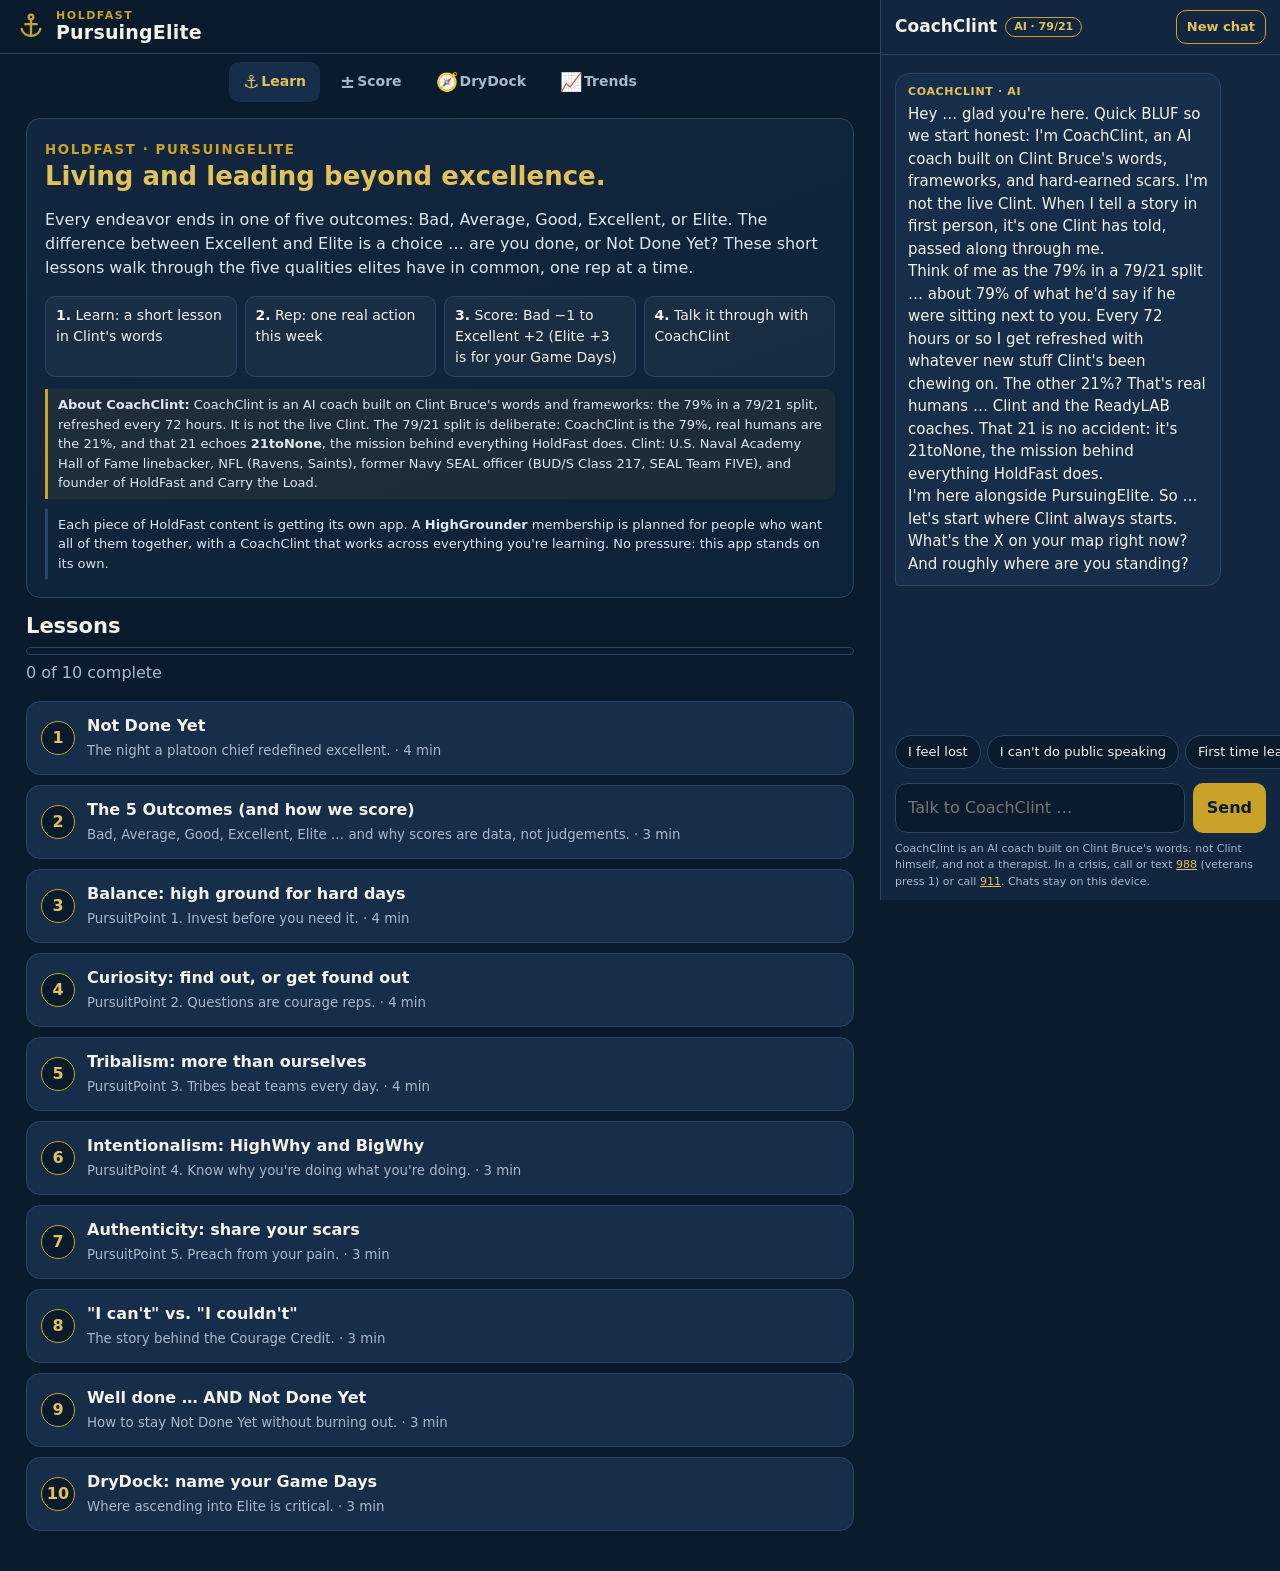
==== commit de239b39: "v1.1: DryDock 'My Game Days' gate Elite +3; 79/21 (21toNone); one app per content piece + HighGround" ====
--- a/index.html
+++ b/index.html
@@ -85,6 +85,10 @@
   header.top{grid-column:1}
   .closech{display:none}
 }
+
+.dd-ev{display:flex;gap:10px;align-items:flex-start;border-top:1px solid var(--line);padding:10px 0}.dd-ev:first-child{border-top:0}.dd-ev .bd{flex:1;min-width:0}.dd-ev small{color:var(--mut);display:block}
+.badge.live{background:#2f6b4f;color:#d7f3e4}.badge.real{background:#6b3f2f;color:#f6dccf}
+.about2{font-size:13px;color:var(--mut);border-left:3px solid var(--line);padding:6px 10px;margin:10px 0 0;border-radius:0 8px 8px 0}
 </style>
 </head>
 <body>
@@ -96,16 +100,18 @@
 <nav class="tabs" role="tablist">
   <button data-tab="learn" role="tab" aria-selected="true"><span>⚓</span>Learn</button>
   <button data-tab="score" role="tab" aria-selected="false"><span>±</span>Score</button>
+  <button data-tab="drydock" role="tab" aria-selected="false"><span>🧭</span>DryDock</button>
   <button data-tab="trends" role="tab" aria-selected="false"><span>📈</span>Trends</button>
   <button data-tab="coach" role="tab" aria-selected="false" class="coach-tab"><span>💬</span>CoachClint</button>
 </nav>
 <main>
   <section class="view on" id="v-learn"></section>
   <section class="view" id="v-score"></section>
+  <section class="view" id="v-drydock"></section>
   <section class="view" id="v-trends"></section>
 </main>
 <aside id="coach" aria-label="CoachClint chat">
-  <div class="ch-head"><b>CoachClint</b><span class="pill">AI · 75% solution</span><span class="sp"></span><button class="btn ghost small" id="ch-new" title="Start a new conversation">New chat</button><button class="btn ghost small closech" aria-label="Close chat">✕</button></div>
+  <div class="ch-head"><b>CoachClint</b><span class="pill">AI · 79/21</span><span class="sp"></span><button class="btn ghost small" id="ch-new" title="Start a new conversation">New chat</button><button class="btn ghost small closech" aria-label="Close chat">✕</button></div>
   <div class="ctx" id="ctx"></div>
   <div class="msgs" id="msgs" aria-live="polite"></div>
   <div class="chips" id="chips"></div>
@@ -126,7 +132,7 @@
   pursuingElite: { name: "PursuingElite", app: "pe", line: "Clint's PursuingElite work goes deep on the 5 PursuitPoints and what 'Not Done Yet' really means." },
   achievementEquation: { name: "The AchievementEquation", app: "ae", line: "the AchievementEquation lessons walk through Angles, Allies and Advantages one at a time." },
   captainsCourse: { name: "Captain's Course", app: null, line: "Captain's Course runs the D3 Challenge (Decision, Design, Discipline) with a partner, because 2 is 1 and 1 is none." },
-  wardroom: { name: "the Wardroom", app: null, line: "the Wardroom starts with Drydock … an honest inventory of the hull before the voyage." },
+  wardroom: { name: "the Wardroom", app: null, line: "the Wardroom starts with DryDock … an honest inventory of the hull before the voyage, and where you name the live and real events you're building toward." },
   seaTrials: { name: "SeaTrials", app: null, line: "SeaTrials is Clint's piece on hard seasons … 'smooth seas never made skilled sailors.'" },
   onReloading: { name: "OnReloading", app: null, line: "OnReloading is Clint's playbook for staying Not Done Yet without burning out: Review, Rest, Recover, Revel." },
   rope: { name: "ROPE (Return On Period of Effort)", app: null, line: "ROPE scores your focused rounds React −1, Routine 0, Respond +1, Create +2, so you measure what you got done, not just what you did." },
@@ -160,7 +166,9 @@
   ["Who Dares Wins", "The SAS motto."],
   ["Hold fast to the goal, hold loosely to the plan", "Publish your plan, and plan to pivot on your plan."],
   ["The scoring systems aren't judgements … they're data", "Scores help you pick a path, not grade your worth."],
-  ["Elite is saved for game day", "+3 is only for the real thing: the game, the mission, the adventure."],
+  ["Elite is saved for your Game Days", "+3 is only for the live and real events you name in DryDock … where ascending to Elite is critical."],
+  ["DryDock", "The honest inventory: name the live and real events you've been building toward."],
+  ["79/21", "CoachClint is the 79%; real humans are the 21. It echoes 21toNone, the mission behind everything HoldFast does."],
   ["Proud of you. No need to respond.", "A check-in that asks nothing back."]
 ];
 
@@ -290,12 +298,16 @@
 { id: "scoring", app: "both", src: "IM CC-28; Manual 4.1, 4.18", chronicle: null,
   keys: ["how do i score", "scoring", "score system", "the scale", "what score", "how does scoring work", "rate myself", "self score", "self-score"],
   words: ["score", "scale", "rating", "points", "data"],
-  text: "The scoring systems aren't judgements … they're data. They give you fast ways to pick one of 3 paths: push, pause, or pivot.\nThe scale: Bad −1 · Average 0 · Good +1 · Excellent +2.\nElite +3 is saved for game day … the actual game, the real mission, the other side of the actual adventure. Never practice or course work.\nAnd the first time you ever try something, the floor is +0.5. That's a Courage Credit.\nWant to score a rep? Tell me what you did and how it went." },
+  text: "The scoring systems aren't judgements … they're data. They give you fast ways to pick one of 3 paths: push, pause, or pivot.\nThe scale: Bad −1 · Average 0 · Good +1 · Excellent +2.\nElite +3 is reserved for your own Game Days … the live and real events you name in DryDock, where ascending to Elite is critical. Never practice or everyday reps. Tag a rep to one of your Game Days and the +3 unlocks.\nAnd the first time you ever try something, the floor is +0.5. That's a Courage Credit.\nWant to score a rep? Tell me what you did and how it went." },
 /* ---------- Leadership ---------- */
+{ id: "drydock", app: "both", src: "Clint's direction (Nov 2026); EM #36 (Drydock); Manual 4.1, 4.15", chronicle: "wardroom",
+  keys: ["drydock", "dry dock", "game days", "my game days", "live event", "real event", "live and real", "define my events", "elite +3", "unlock elite", "unlock +3", "when can i score elite", "how do i get elite", "find my game days", "how do i score elite", "what counts as elite", "what counts as a game day"],
+  words: ["elite", "drydock", "event", "events", "unlock"],
+  text: "Here's how Elite works in this app. DryDock is the honest inventory … and part of it is naming your Game Days: the live and real events in your life. The moments you've been building toward, where ascending into Elite is critical.\nOnly a rep tagged to one of YOUR Game Days can score Elite +3. Everything else tops out at Excellent +2 … and that's not a consolation prize, that's the work that gets you ready.\nThe Elite mindset (Not Done Yet) is for every day. The Elite score is for the moments you named.\nWhat's one live or real event you've been building toward? Put it in DryDock and we'll tag your reps to it." },
 { id: "game-day", app: "both", src: "EM #4 (credited to a SEAL teammate); Manual 4.1", chronicle: "captainsCourse",
   keys: ["big pitch", "pitch tomorrow", "presentation tomorrow", "big game", "game day", "big meeting", "interview tomorrow", "job interview", "kill it at", "nervous about", "big day"],
   words: ["pitch", "presentation", "interview", "nervous", "tomorrow", "prepare", "prep"],
-  text: "Love it. Game day is where the work shows up.\nA SEAL teammate gave Clint a line he still uses: \"You don't rise to the occasion. You sink to the level of your training.\"\nSo let's make the training count. Run it once out loud tonight, start to finish. Then pick the ONE Angle (Tactics, Techniques, Teammates, Tools, Technology) most likely to trip you up and shore it up.\nWhat's the part you're least ready for?" },
+  text: "Love it. A live or real event is where the work shows up.\nA SEAL teammate gave Clint a line he still uses: \"You don't rise to the occasion. You sink to the level of your training.\"\nSo let's make the training count. Run it once out loud tonight, start to finish. Then pick the ONE Angle (Tactics, Techniques, Teammates, Tools, Technology) most likely to trip you up and shore it up.\nWhat's the part you're least ready for?" },
 { id: "archers", app: "both", src: "EM #17, #42", chronicle: "archers",
   keys: ["delegate", "delegating", "new manager", "first time manager", "promoted to manager", "leading people", "can't let go", "micromanage", "archer", "arrow", "influence", "impact"],
   words: ["delegate", "manager", "lead", "leader", "leadership", "influence", "micromanage"],
@@ -421,10 +433,10 @@
     SCALE: [{ v: -1, label: "Bad" }, { v: 0, label: "Average" }, { v: 1, label: "Good" }, { v: 2, label: "Excellent" }, { v: 3, label: "Elite" }],
     label(v) { if (v === 0.5) return "Courage Credit"; const s = this.SCALE.find((x) => x.v === v); return s ? s.label : String(v); },
     fmt(v) { return (v > 0 ? "+" : v < 0 ? "−" : "") + Math.abs(v); },
-    /* raw: -1..3 · gameDay: culminating real-world action · firstAttempt · alreadyCredited: this rep already earned its Courage Credit */
+    /* raw: -1..3 · gameDay: rep is tagged to one of the user's own live/real events from DryDock (My Game Days) · firstAttempt · alreadyCredited: this rep already earned its Courage Credit */
     apply({ raw, gameDay, firstAttempt, alreadyCredited }) {
       const notes = []; let v = Number(raw); let capped = false;
-      if (v >= 3 && !gameDay) { v = 2; capped = true; notes.push("Love the fire. But Elite is saved for game day … this one's an Excellent +2. Let's go earn the +3 for real."); }
+      if (v >= 3 && !gameDay) { v = 2; capped = true; notes.push("Love the fire. But Elite is reserved for your Game Days … the live and real events you name in DryDock. Tag this rep to one of them to unlock the +3. As it stands, it's an Excellent +2."); }
       let credit = !!firstAttempt;
       if (credit && alreadyCredited) { credit = false; notes.push("This rep already earned its Courage Credit, so the normal scale applies from here."); }
       const recorded = credit ? Math.max(0.5, v) : v;
@@ -454,8 +466,8 @@
   CC.intro = function (s, appName) {
     const returning = s.sessions > 0;
     s.conv.flags.disclosed = true;
-    if (returning) return "Good to see you back. CoachClint here (still the AI, still the 75% solution). When I tell a story in first person, it's one Clint has told, passed along through me.\nWhere are we today … BallField, BattleField, BoardRoom, or Breakfast Table?";
-    return "Hey … glad you're here. Quick BLUF so we start honest: I'm CoachClint, an AI coach built on Clint Bruce's words, frameworks, and hard-earned scars. I'm not the live Clint. When I tell a story in first person, it's one Clint has told, passed along through me.\nThink of me as the 75% solution … about three-quarters of what he'd say if he were sitting next to you. Every 72 hours or so I get refreshed with whatever new stuff Clint's been chewing on. The other 25%? That's what Clint and the ReadyLAB coaches are for.\nI'm here alongside " + appName + ". So … let's start where Clint always starts. What's the X on your map right now? And roughly where are you standing?";
+    if (returning) return "Good to see you back. CoachClint here (still the AI, still the 79/21 coach). When I tell a story in first person, it's one Clint has told, passed along through me.\nWhere are we today … BallField, BattleField, BoardRoom, or Breakfast Table?";
+    return "Hey … glad you're here. Quick BLUF so we start honest: I'm CoachClint, an AI coach built on Clint Bruce's words, frameworks, and hard-earned scars. I'm not the live Clint. When I tell a story in first person, it's one Clint has told, passed along through me.\nThink of me as the 79% in a 79/21 split … about 79% of what he'd say if he were sitting next to you. Every 72 hours or so I get refreshed with whatever new stuff Clint's been chewing on. The other 21%? That's real humans … Clint and the ReadyLAB coaches. That 21 is no accident: it's 21toNone, the mission behind everything HoldFast does.\nI'm here alongside " + appName + ". So … let's start where Clint always starts. What's the X on your map right now? And roughly where are you standing?";
   };
 
   /* ---------------- 4. Local retrieval adapter ---------------- */
@@ -492,7 +504,7 @@
     "Tell me a little more. Which map is this on … BallField, BattleField, BoardRoom, or Breakfast Table? And what's the X?",
     "Clint hasn't given me his take on that exact one yet … but let's use what he does have. What does a win look like here, and roughly where are you standing right now?",
     "Here's a question Clint asks a lot: is this a crisis or a crossroads? Most of the time it's a crossroads … and crossroads are where we do our best work.\nWhat's the decision in front of you?",
-    "Honest answer: this might be one for the other 25% … a live session with Clint or a ReadyLAB coach. Bring this exact X with you.\nMeanwhile, what's one small next action you could take in the next 72 hours?"
+    "Honest answer: this might be one for the other 21% … a live session with Clint or a ReadyLAB coach. Bring this exact X with you.\nMeanwhile, what's one small next action you could take in the next 72 hours?"
   ];
 
   function retrieve(text, ctx) {
@@ -512,6 +524,15 @@
     return best && best.s >= 2 ? best.e : null;
   }
 
+  const DRYDOCK_NUDGE = "One more thing, because Elite +3 is special: have you set up your Game Days yet? In DryDock you name the live and real events you've been building toward … the moments where ascending to Elite is critical. Only a rep tagged to one of those can score +3.";
+  const ELITE_ENTRIES = ["not-done-yet", "five-outcomes", "scoring", "game-day", "drydock"];
+  function drydockNudge(ctx, extra) {
+    const f = ctx.flags;
+    if (f.drydockNudged || (ctx.events || []).length || f.gray || f.crisis) return "";
+    f.drydockNudged = true;
+    return { text: "\n\n" + DRYDOCK_NUDGE, actions: extra === false ? [] : [{ label: "Set up my Game Days (DryDock)", action: "openDryDock" }] };
+  }
+
   function chronicleNote(entry, f) {
     if (!entry || !entry.chronicle || f.chronicleUsed || f.gray || f.crisis || f.userCount < 2) return "";
     const c = (window.CC_CHRONICLES || {})[entry.chronicle];
@@ -520,18 +541,25 @@
     return "\n\nSide note, no homework … " + c.line.charAt(0).toUpperCase() + c.line.slice(1) + " It's there if it's ever useful.";
   }
 
-  function scoreTalk(text, f) {
+  function scoreTalk(text, f, ctx) {
     const t = norm(text);
     if (!R.score.test(t)) return null;
     const m = t.match(R.num); if (!m) return null;
     const n = parseFloat(m[2].replace("−", "-").replace(/\s/g, ""));
     if (isNaN(n)) return null;
-    const first = R.first.test(t), practice = R.practice.test(t), game = R.gameDay.test(t) && !practice;
-    const acts = [{ label: "Log it in Score", action: "openScore", prefill: { firstAttempt: first, gameDay: game, raw: Math.min(3, Math.max(-1, Math.round(n))) } }];
+    const first = R.first.test(t), practice = R.practice.test(t);
+    const evs = (ctx && ctx.events) || [];
+    const ev = practice ? null : evs.find((e) => e.name && t.includes(norm(e.name)));
+    const game = !!ev;
+    const acts = [{ label: "Log it in Score", action: "openScore", prefill: { firstAttempt: first, eventId: ev ? ev.id : null, raw: Math.min(3, Math.max(-1, Math.round(n))) } }];
     if (first) return { text: "Hold on … before we score anything: you said this was your first time. Then that's a Courage Credit. Your floor is +0.5.\nIt's not Good yet, but it's more than Average, because it took courage to try.\nNow 3 up, 3 down: what are 3 things you did right? (Showing up is #1.) And 3 you'd change?\nFrom rep #2 on, it's the normal scale.", actions: acts };
-    if (n >= 3 && !game) return { text: "Love the fire. But Elite is saved for game day … the actual game, the real mission, the other side of the actual adventure.\nPractice and course work top out at Excellent +2. So this one's a +2.\nLet's go earn the +3 for real. When's game day?", actions: [{ label: "Log it as +2", action: "openScore", prefill: { raw: 2 } }] };
-    if (n >= 3) return { text: "If that was the real thing … a culminating, real-world action … then Elite +3 is on the table. That's rare air.\nFirst: well done. Don't skip past it.\nThen ReLoad: Review (3 up, 3 down), Rest, Recover, Revel.\nWhat made it Elite and not just Excellent?", actions: acts };
-    if (n < -1 || n > 3) return { text: "The scale runs Bad −1 · Average 0 · Good +1 · Excellent +2, with Elite +3 saved for game day.\nWhere does this rep land on that?", actions: [] };
+    if (n >= 3 && !game) {
+      const names = evs.slice(0, 4).map((e) => e.name).join(", ");
+      const tail = evs.length ? "Tag it to one of your Game Days (" + names + ") in the Score tab and the +3 is on the table. If it wasn't one of those, it's a +2 … and that's still a great rep." : "Have you named your Game Days yet? In DryDock you list the live and real events you've been building toward, where ascending to Elite is critical. Only a rep tagged to one of those can score +3.";
+      return { text: "Love the fire. But Elite is reserved for your Game Days … the live and real events you define in DryDock … not practice or everyday reps.\nSo as it stands, this one's an Excellent +2.\n" + tail, actions: [{ label: "Log it as +2", action: "openScore", prefill: { raw: 2 } }, { label: evs.length ? "Review my Game Days" : "Set up my Game Days (DryDock)", action: "openDryDock" }] };
+    }
+    if (n >= 3) return { text: "That's one of YOUR Game Days … " + ev.name + " … so Elite +3 is on the table. That's rare air.\nFirst: well done. Don't skip past it.\nThen ReLoad: Review (3 up, 3 down), Rest, Recover, Revel.\nWhat made it Elite and not just Excellent?", actions: acts };
+    if (n < -1 || n > 3) return { text: "The scale runs Bad −1 · Average 0 · Good +1 · Excellent +2, with Elite +3 reserved for reps tagged to your own Game Days (set up in DryDock).\nWhere does this rep land on that?", actions: [] };
     const p = CC.scoring.path(n);
     return { text: "Scored " + CC.scoring.fmt(n) + " (" + CC.scoring.label(n) + "). Remember … the scoring systems aren't judgements, they're data.\nOne way to read it: " + p + ".\n" + (n >= 1 ? "What's the one thing that made it work, so you can do it again on purpose?" : n === 0 ? "Average is holding ground. What's one Angle you could tweak for the next rep?" : "A −1 is just data. Was it a Tactic, a Technique, a Teammate, a Tool, or Technology that let you down?"), actions: acts };
   }
@@ -544,12 +572,12 @@
       if (R.yes.test(t)) return null; // handled by caller as crisis
       if (R.no.test(t)) return { text: "Thank you for telling me straight. I'm glad.\nThe offer stands … 988 is always there, any hour.\nNow … let's look at where you actually are on the map. What's weighing heaviest: BoardRoom, Breakfast Table, or something else?" };
     }
-    if (R.honesty.test(t)) return { text: "No … I'm CoachClint, an AI built on Clint's words and frameworks. Think of me as the 75% solution. If you want the real Clint or one of the ReadyLAB coaches, I can point you there.\nWhat's on your map today?" };
-    if (R.human.test(t)) { f.escalated = true; return { text: "Love that. This is a great one for the other 25%.\nThe human options are a live session with Clint, a ReadyLAB coach, or a Wingman (short Time on Target calls when the moment comes). Ask your HoldFast program lead and they'll set it up.\nBring this exact X with you. Want to sharpen it together first?" }; }
+    if (R.honesty.test(t)) return { text: "No … I'm CoachClint, an AI built on Clint's words and frameworks. Think of me as the 79% in a 79/21 split. The 21 is real humans. If you want the real Clint or one of the ReadyLAB coaches, I can point you there.\nWhat's on your map today?" };
+    if (R.human.test(t)) { f.escalated = true; return { text: "Love that. This is a great one for the 21 … the real humans.\nThe human options are a live session with Clint, a ReadyLAB coach, or a Wingman (short Time on Target calls when the moment comes). Ask your HoldFast program lead and they'll set it up.\nBring this exact X with you. Want to sharpen it together first?" }; }
     if (R.faithTrigger.test(t)) { ctx.state.faithTriggered = true; return { text: "I appreciate you asking. That means a lot.\nHonest answer, in Clint's words: there's no \"what\" that is different about me. There is a \"who\" and it's Jesus, and the Holy Spirit, and our Father in Heaven.\nNo pressure on you at all … you asked, so I wanted to give you the real answer.\nNow … where do you want to take today?" }; }
     if (R.scope.test(t)) return { text: "That's one for a pro … a doctor, an attorney, or a financial advisor.\nWhat I can do is help you think through how you'll approach that conversation. What's the decision you're actually trying to make, and who's the right expert to bring it to?" };
 
-    const sc = scoreTalk(text, f); if (sc) return sc;
+    const sc = scoreTalk(text, f, ctx); if (sc) return sc;
 
     if (R.first.test(t)) return { text: "First time? Then that's a Courage Credit. Your floor is +0.5.\nIt's not Good yet, but it's more than Average, because a lot of people never try at all.\nClint teaches that curiosity is the first evidence of courage. You walked into it anyway, and that counts.\nNow let's make the next one better. 3 up, 3 down: what are 3 things you did right? (Showing up is #1.) And 3 you'd change?\nFrom rep #2 it's the normal scale.", actions: [{ label: "Log it with a Courage Credit", action: "openScore", prefill: { firstAttempt: true } }] };
 
@@ -581,7 +609,9 @@
       f.lastEntry = entry.id; f.fallbacks = 0;
       let body = entry.text;
       if (entry.story && !f.disclosed) { body = DISCLOSE + body; f.disclosed = true; }
-      return { text: prefix + body + chronicleNote(entry, f), entryId: entry.id };
+      let extra = "", acts = [];
+      if (ELITE_ENTRIES.includes(entry.id)) { const nd = drydockNudge(ctx); if (nd) { extra = nd.text; acts = nd.actions; } }
+      return { text: prefix + body + extra + chronicleNote(entry, f), entryId: entry.id, actions: acts };
     }
     const words = t.split(" ").length;
     for (const k of Object.keys(MAP_FOLLOW)) if (t.includes(k) && words <= 10) {
@@ -647,16 +677,18 @@
       let lead = "";
       if (!f.grayNoted) { f.grayNoted = true; lead = GRAY_LINE + "\n"; }
       if (safety.check) { f.awaitingCheck = true; return out({ text: lead + "Can I ask you something straight, because I care about the answer: when you say that, are you having any thoughts of hurting yourself?" }, "gray"); }
-      const r = CC.localReply(text, Object.assign({}, opts, { flags: f, state: s }));
+      const r = CC.localReply(text, Object.assign({}, opts, { flags: f, state: s, events: opts.events || [] }));
       return out({ text: lead + "Now … let's look at where you actually are on the map.\n" + (r ? r.text : FALLBACKS[0]), actions: r && r.actions }, "gray");
     }
 
-    const ctx = { text, state: s, flags: f, familiar, moduleId: opts.moduleId, moduleRelated: opts.moduleRelated, history: s.conv.messages.slice(-20) };
+    const ctx = { text, state: s, flags: f, familiar, events: opts.events || [], moduleId: opts.moduleId, moduleRelated: opts.moduleRelated, history: s.conv.messages.slice(-20) };
     const adapter = CC.adapters[CC.config.mode] || CC.adapters.local;
     let r;
     try { r = await adapter.reply(ctx); }
     catch (e) { console.warn("CoachClint adapter failed, falling back to local:", e.message); r = CC.localReply(text, ctx); }
     if (!r) r = { text: FALLBACKS[0] };
+    if (f.userCount === 2 && !r.actions) r.actions = [];
+    if (f.userCount === 2 && !(r.actions || []).length) { const nd = drydockNudge(ctx); if (nd) { r.text += nd.text; r.actions = nd.actions; } }
     return out(r, "normal");
   };
 
@@ -673,7 +705,7 @@
   kicker: "HoldFast · PursuingElite",
   headline: "Living and leading beyond excellence.",
   intro: "Every endeavor ends in one of five outcomes: Bad, Average, Good, Excellent, or Elite. The difference between Excellent and Elite is a choice … are you done, or Not Done Yet? These short lessons walk through the five qualities elites have in common, one rep at a time.",
-  how: ["Learn: a short lesson in Clint's words", "Rep: one real action this week", "Score: Bad −1 to Excellent +2 (Elite +3 is for game day)", "Talk it through with CoachClint"],
+  how: ["Learn: a short lesson in Clint's words", "Rep: one real action this week", "Score: Bad −1 to Excellent +2 (Elite +3 is for your Game Days)", "Talk it through with CoachClint"],
   scoreFocusLabel: "PursuitPoint",
   scoreFocus: ["Balance", "Curiosity", "Tribalism", "Intentionalism", "Authenticity", "Not Done Yet (ReLoad)"],
   breakdown: null,
@@ -700,14 +732,14 @@
         "\"Most of life comes down to what outcomes you're willing to accept from yourself and others in missions that matter most.\" On the things that matter most, Clint says accept only <b>Excellent to Elite</b>.",
         "<b>Excellent</b> is an X on the map … a measurable standard. <b>Elite</b> is \"a mythical ridgeline just a little bit further than you thought possible until you had the view from excellent.\"",
         "In this app every rep gets scored on the official HoldFast scale: <b>Bad −1 · Average 0 · Good +1 · Excellent +2</b>.",
-        "<b>Elite +3 is saved for game day</b> … the actual game, the real mission, the other side of the actual adventure. Never practice, drills, or course work. The Elite <i>mindset</i> is for every day; the Elite <i>score</i> is for game day.",
+        "<b>Elite +3 is reserved for your Game Days</b> … the live and real events <i>you</i> name in DryDock, the moments you've been building toward where ascending into Elite is critical. Never practice or everyday reps. The Elite <i>mindset</i> is for every day; the Elite <i>score</i> is for the moments you named.",
         "<b>The Courage Credit:</b> the first time you ever try something, your floor is <b>+0.5</b>. \"We can't call it good, but it's more than average because it took courage to try it.\" It shows as its own badge, every time.",
         "\"The scoring systems aren't judgements … they're data.\" They give you a fast way to pick a path: push, pause, or pivot."
       ],
       quote: "The scoring systems aren't judgements … they're data.",
       rep: "Score one rep from today in the Score tab. Be honest. It's data.",
       reflect: "What's one mission that matters to you where you've been accepting Good?",
-      note: "The 5 outcomes are Bad, Average, Good, Excellent, Elite. The app scale is Bad −1, Average 0, Good +1, Excellent +2, with Elite +3 only for a culminating real-world action. A first attempt gets a Courage Credit with a +0.5 floor.",
+      note: "The 5 outcomes are Bad, Average, Good, Excellent, Elite. The app scale is Bad −1, Average 0, Good +1, Excellent +2, with Elite +3 only for your Game Days. A first attempt gets a Courage Credit with a +0.5 floor.",
       ask: "Want to score a rep together right now?" },
     { id: "pe3", title: "Balance: high ground for hard days", mins: 4, focus: "Balance", related: ["balance", "breakfast-table"],
       lead: "PursuitPoint 1. Invest before you need it.",
@@ -807,7 +839,21 @@
       rep: "After your next win, run a 10-minute Review: 3 up, 3 down. Then plan one way to Revel with your people.",
       reflect: "What have you accomplished lately that you skipped right past?",
       note: "OnReloading is Review, Rest, Recover, Revel. Celebrate the win before you reload: 'Well done … AND not done yet.'",
-      ask: "What win have you skipped past lately?" }
+      ask: "What win have you skipped past lately?" },
+    { id: "pe10", title: "DryDock: name your Game Days", mins: 3, focus: "Not Done Yet (ReLoad)", related: ["drydock", "scoring", "game-day"],
+      lead: "Where ascending into Elite is critical.",
+      body: [
+        "DryDock comes first in the Wardroom: \"Pulling the battleship out of the water and finding the flaws.\" An honest inventory. Here it has one more job: <b>naming your Game Days.</b>",
+        "A Game Day is a <b>live</b> or <b>real</b> event in your life … a moment you've been building toward, where ascending into Elite is critical. A talk you'll give. A season opener. A hard conversation that's coming. The thing itself, not the practice for it.",
+        "In this app, <b>only a rep tagged to one of your Game Days can score Elite +3.</b> Everything else tops out at Excellent +2. That's not a consolation prize; it's the work that gets you ready.",
+        "The Elite <i>mindset</i> (Not Done Yet) is for every day. The Elite <i>score</i> is for the moments you named.",
+        "You define them, not us. Only you know where ascending into Elite is critical in your life right now."
+      ],
+      quote: "Elite is for the moments you've been building toward.",
+      rep: "Open the DryDock tab and name your first Game Day. Mark it live or real, and write what you've been building toward.",
+      reflect: "Which live or real event, in the next 90 days, is the one where you can't afford to be merely excellent?",
+      note: "DryDock is where you name your Game Days: the live and real events you've been building toward, where ascending to Elite is critical. Only a rep tagged to one of them can score Elite +3; everything else tops out at Excellent +2.",
+      ask: "What's one live or real event you've been building toward?" }
   ]
 };
 </script>
@@ -821,7 +867,7 @@
   const $ = (s, r) => (r || document).querySelector(s), $$ = (s, r) => Array.from((r || document).querySelectorAll(s));
   const esc = (s) => String(s == null ? "" : s).replace(/[&<>"']/g, (c) => ({ "&": "&amp;", "<": "&lt;", ">": "&gt;", '"': "&quot;", "'": "&#39;" }[c]));
   const KEY = A.storageKey;
-  const load = () => { try { return Object.assign({ done: {}, notes: {}, reps: [] }, JSON.parse(localStorage.getItem(KEY) || "{}")); } catch (e) { return { done: {}, notes: {}, reps: [] }; } };
+  const load = () => { try { return Object.assign({ done: {}, notes: {}, reps: [], events: [] }, JSON.parse(localStorage.getItem(KEY) || "{}")); } catch (e) { return { done: {}, notes: {}, reps: [], events: [] }; } };
   let data = load();
   const save = () => { try { localStorage.setItem(KEY, JSON.stringify(data)); } catch (e) {} };
   const fmt = (v) => CC.scoring.fmt(v);
@@ -837,6 +883,8 @@
     $("#coach").classList.toggle("on", tab === "coach" || wide);
     if (tab === "coach") { openChat(); setTimeout(() => $("#ch-in").focus(), 50); }
     if (tab === "trends") renderTrends();
+    if (tab === "drydock") renderDryDock();
+    if (tab === "score") renderEventPick();
     if (tab !== "coach") window.scrollTo(0, 0);
   }
 
@@ -846,7 +894,8 @@
     $("#v-learn").innerHTML =
       '<div class="hero"><small style="color:var(--brass);letter-spacing:.12em;text-transform:uppercase;font-weight:700">' + esc(A.kicker) + '</small>' +
       '<h1 class="eq">' + esc(A.headline) + '</h1><p>' + esc(A.intro) + '</p><ul class="how">' + A.how.map((h, i) => '<li><b>' + (i + 1) + '.</b> ' + esc(h) + '</li>').join("") + '</ul>' +
-      '<p class="disclose"><b>About CoachClint:</b> CoachClint is an AI coach built on Clint Bruce\'s words and frameworks: the 75% solution, refreshed every 72 hours. It is not the live Clint. Clint: U.S. Naval Academy Hall of Fame linebacker, NFL (Ravens, Saints), former Navy SEAL officer (BUD/S Class 217, SEAL Team FIVE), and founder of HoldFast and Carry the Load.</p></div>' +
+      '<p class="disclose"><b>About CoachClint:</b> CoachClint is an AI coach built on Clint Bruce\'s words and frameworks: the 79% in a 79/21 split, refreshed every 72 hours. It is not the live Clint. The 79/21 split is deliberate: CoachClint is the 79%, real humans are the 21%, and that 21 echoes <b>21toNone</b>, the mission behind everything HoldFast does. Clint: U.S. Naval Academy Hall of Fame linebacker, NFL (Ravens, Saints), former Navy SEAL officer (BUD/S Class 217, SEAL Team FIVE), and founder of HoldFast and Carry the Load.</p>' +
+      '<p class="about2">Each piece of HoldFast content is getting its own app. A <b>HighGrounder</b> membership is planned for people who want all of them together, with a CoachClint that works across everything you\'re learning. No pressure: this app stands on its own.</p></div>' +
       '<h2>Lessons</h2><div class="progress" aria-label="progress"><i style="width:' + Math.round((n / tot) * 100) + '%"></i></div><p style="color:var(--mut);margin-top:-8px">' + n + ' of ' + tot + ' complete</p>' +
       '<div class="mods">' + A.modules.map((m, i) => '<button class="mod' + (data.done[m.id] ? " done" : "") + '" data-mod="' + m.id + '"><span class="n">' + (data.done[m.id] ? "✓" : i + 1) + '</span><span class="t"><b>' + esc(m.title) + '</b><small>' + esc(m.lead) + ' · ' + m.mins + ' min</small></span></button>').join("") + '</div>';
     $$("#v-learn .mod").forEach((b) => b.onclick = () => openModule(b.dataset.mod));
@@ -871,18 +920,18 @@
   /* ---------- Score ---------- */
   let sc = {};
   function renderScore() {
-    sc = { raw: null, gameDay: false, first: false, parts: {} };
+    sc = { raw: null, kind: "practice", event: null, gameDay: false, first: false, parts: {} };
     const bd = A.breakdown ? '<label class="f">Break it down (optional): score each part of the equation</label>' + A.breakdown.map((g) => '<div class="card" style="padding:10px;margin-bottom:8px"><b style="color:var(--brass2)">' + g.group + '</b>' + g.items.map((it) => '<div style="margin-top:6px"><small>' + it + '</small><div class="seg mini" data-part="' + it + '">' + [-1, 0, 1, 2, 3].map((v) => '<button type="button" data-v="' + v + '" aria-pressed="false"><b>' + fmt(v) + '</b></button>').join("") + '</div></div>').join("") + '</div>').join("") : "";
     $("#v-score").innerHTML = '<h2>Score a rep</h2><p style="color:var(--mut)">The scoring systems aren\'t judgements … they\'re data.</p><div class="card">' +
       '<label class="f" for="s-title">What was the rep?</label><input type="text" id="s-title" maxlength="120" placeholder="e.g., Led the Monday team meeting">' +
       '<label class="f" for="s-focus">' + esc(A.scoreFocusLabel) + '</label><select id="s-focus">' + A.scoreFocus.map((f) => '<option>' + esc(f) + '</option>').join("") + '</select>' +
-      '<label class="f">What kind of rep was it?</label><div class="seg" id="s-kind"><button type="button" data-k="practice" aria-pressed="true"><b>Practice / everyday</b><small>drills, course work, daily reps</small></button><button type="button" data-k="game" aria-pressed="false"><b>Game day</b><small>the actual game, mission, or adventure</small></button></div>' +
+      '<label class="f">What kind of rep was it?</label><div class="seg" id="s-kind"><button type="button" data-k="practice" aria-pressed="true"><b>Practice / everyday</b><small>drills, course work, daily reps</small></button><button type="button" data-k="game" aria-pressed="false"><b>Game Day</b><small>a live or real event from your DryDock</small></button></div><div id="s-event-wrap"></div>' +
       '<label class="check" for="s-first"><input type="checkbox" id="s-first"><span><b>First time I\'ve ever tried this</b><br><small style="color:var(--mut)">Earns a Courage Credit: your floor is +0.5, because it took courage to try.</small></span></label>' +
       '<label class="f">How did it go?</label><div class="seg" id="s-scale">' + CC.scoring.SCALE.map((s) => '<button type="button" data-v="' + s.v + '" aria-pressed="false"><b>' + fmt(s.v) + '</b><small>' + s.label + '</small></button>').join("") + '</div>' +
-      '<p id="s-elite-hint" style="font-size:13px;color:var(--mut);margin:6px 0 0">Elite +3 is saved for game day.</p>' + bd +
+      '<p id="s-elite-hint" style="font-size:13px;color:var(--mut);margin:6px 0 0">Elite +3 is reserved for your Game Days.</p>' + bd +
       '<label class="f" for="s-note">3 up, 3 down (optional)</label><textarea id="s-note" placeholder="3 things that went well … 3 things to change"></textarea>' +
       '<div id="s-preview"></div><div class="row" style="margin-top:12px"><button class="btn" id="s-save" disabled>Save score</button></div><div id="s-result"></div></div>';
-    $$("#s-kind button").forEach((b) => b.onclick = () => { sc.gameDay = b.dataset.k === "game"; $$("#s-kind button").forEach((x) => x.setAttribute("aria-pressed", String(x === b))); syncScale(); });
+    $$("#s-kind button").forEach((b) => b.onclick = () => { sc.kind = b.dataset.k; if (sc.kind !== "game") sc.event = null; $$("#s-kind button").forEach((x) => x.setAttribute("aria-pressed", String(x === b))); renderEventPick(); syncScale(); });
     $$("#s-scale button").forEach((b) => b.onclick = () => { sc.raw = Number(b.dataset.v); syncScale(); });
     $$(".seg.mini").forEach((g) => $$("button", g).forEach((b) => b.onclick = () => { const p = g.dataset.part, v = Number(b.dataset.v); sc.parts[p] = sc.parts[p] === v ? undefined : v; syncScale(); }));
     $("#s-first").onchange = (e) => { sc.first = e.target.checked; syncScale(); };
@@ -890,19 +939,29 @@
     $("#s-save").onclick = saveScore;
     syncScale();
   }
+  function eventById(id) { return data.events.find((e) => e.id === id) || null; }
+  function renderEventPick() {
+    const w = $("#s-event-wrap"); if (!w) return;
+    if (sc.event && !eventById(sc.event)) sc.event = null;
+    if (sc.kind !== "game") { w.innerHTML = ""; return; }
+    if (!data.events.length) { w.innerHTML = '<div class="notice" id="s-noevents">You haven\'t named any Game Days yet. In DryDock you list the live and real events you\'ve been building toward, where ascending to Elite is critical. Only reps tagged to one of them can score +3. <button type="button" class="btn ghost small" id="s-godd" style="margin-top:8px">Set up My Game Days (DryDock)</button></div>'; $("#s-godd").onclick = () => show("drydock"); return; }
+    w.innerHTML = '<label class="f" for="s-event">Which of your Game Days is this rep for?</label><select id="s-event"><option value="">Choose one …</option>' + data.events.map((e) => '<option value="' + esc(e.id) + '"' + (e.id === sc.event ? " selected" : "") + '>' + esc(e.name) + ' (' + (e.kind === "live" ? "live" : "real") + ')</option>').join("") + '</select>';
+    $("#s-event").onchange = (e) => { sc.event = e.target.value || null; syncScale(); };
+  }
   function alreadyCredited(title) { const t = normTitle(title); return !!t && data.reps.some((r) => r.courageCredit && normTitle(r.title) === t); }
   function syncScale() {
+    sc.gameDay = sc.kind === "game" && !!sc.event;
     let capNote = "";
-    if (!sc.gameDay && sc.raw === 3) { sc.raw = 2; capNote = "Love the fire. But Elite is saved for game day … this one's an Excellent +2. Let's go earn the +3 for real."; }
-    $$("#s-scale button").forEach((b) => { const v = Number(b.dataset.v); b.setAttribute("aria-pressed", String(v === sc.raw)); if (v === 3) { b.disabled = !sc.gameDay; b.title = sc.gameDay ? "" : "Elite +3 is saved for game day"; } });
+    if (!sc.gameDay && sc.raw === 3) { sc.raw = 2; capNote = "Love the fire. But Elite is reserved for your Game Days … tag this rep to one of the live or real events in your DryDock to unlock +3. As it stands, it's an Excellent +2."; }
+    $$("#s-scale button").forEach((b) => { const v = Number(b.dataset.v); b.setAttribute("aria-pressed", String(v === sc.raw)); if (v === 3) { b.disabled = !sc.gameDay; b.title = sc.gameDay ? "" : "Elite +3 needs a rep tagged to one of your Game Days"; } });
     $$(".seg.mini").forEach((g) => { const p = g.dataset.part; if (!sc.gameDay && sc.parts[p] === 3) sc.parts[p] = 2; $$("button", g).forEach((b) => { const v = Number(b.dataset.v); b.setAttribute("aria-pressed", String(v === sc.parts[p])); if (v === 3) b.disabled = !sc.gameDay; }); });
-    $("#s-elite-hint").textContent = sc.gameDay ? "Game day: Elite +3 is on the table if you earned it." : "Elite +3 is saved for game day.";
+    $("#s-elite-hint").textContent = sc.gameDay ? "Game Day (" + eventById(sc.event).name + "): Elite +3 is on the table if you earned it." : sc.kind === "game" ? "Choose one of your Game Days to unlock Elite +3." : "Elite +3 is reserved for reps tagged to your Game Days (set them up in DryDock).";
     const title = $("#s-title").value;
     $("#s-save").disabled = sc.raw === null || !title.trim();
     let html = capNote ? '<div class="notice">' + esc(capNote) + '</div>' : "";
     if (sc.raw !== null) {
       const r = CC.scoring.apply({ raw: sc.raw, gameDay: sc.gameDay, firstAttempt: sc.first, alreadyCredited: alreadyCredited(title) });
-      html += '<div class="notice ok" id="s-prev">Will record <b>' + fmt(r.recorded) + '</b> (' + esc(CC.scoring.label(r.recorded)) + ')' + (r.courageCredit ? ' <span class="badge cc">★ Courage Credit</span>' : "") + (sc.gameDay ? ' <span class="badge gd">Game day</span>' : "") + (r.notes.length ? '<br>' + r.notes.map(esc).join("<br>") : "") + '</div>';
+      html += '<div class="notice ok" id="s-prev">Will record <b>' + fmt(r.recorded) + '</b> (' + esc(CC.scoring.label(r.recorded)) + ')' + (r.courageCredit ? ' <span class="badge cc">★ Courage Credit</span>' : "") + (sc.gameDay ? ' <span class="badge gd">Game Day: ' + esc(eventById(sc.event).name) + '</span>' : "") + (r.notes.length ? '<br>' + r.notes.map(esc).join("<br>") : "") + '</div>';
     }
     $("#s-preview").innerHTML = html;
   }
@@ -910,7 +969,7 @@
     const title = $("#s-title").value.trim(); if (!title || sc.raw === null) return;
     const r = CC.scoring.apply({ raw: sc.raw, gameDay: sc.gameDay, firstAttempt: sc.first, alreadyCredited: alreadyCredited(title) });
     const parts = {}; Object.keys(sc.parts).forEach((k) => { if (sc.parts[k] !== undefined) parts[k] = sc.parts[k]; });
-    const rep = { id: Date.now().toString(36), at: new Date().toISOString(), title, focus: $("#s-focus").value, gameDay: sc.gameDay, raw: r.raw, recorded: r.recorded, courageCredit: r.courageCredit, parts, note: $("#s-note").value.trim() };
+    const rep = { id: Date.now().toString(36), at: new Date().toISOString(), title, focus: $("#s-focus").value, gameDay: sc.gameDay, eventId: sc.gameDay ? sc.event : null, eventName: sc.gameDay ? eventById(sc.event).name : null, raw: r.raw, recorded: r.recorded, courageCredit: r.courageCredit, parts, note: $("#s-note").value.trim() };
     data.reps.push(rep); save();
     renderScore();
     $("#s-result").innerHTML = '<div class="notice ok" id="s-saved"><b>Saved: ' + fmt(rep.recorded) + ' (' + esc(CC.scoring.label(rep.recorded)) + ')</b>' + (rep.courageCredit ? ' <span class="badge cc">★ Courage Credit</span><br>That\'s a Courage Credit. Not Good yet … but more than Average, because you tried.' : "") + '<br>One way to read it: <b>' + CC.scoring.path(rep.recorded) + '</b>. ' + (rep.gameDay && rep.recorded === 3 ? "Well done … AND Not Done Yet. Time to ReLoad." : "Proud of you.") + ' <button class="btn ghost small" id="s-talk">Debrief with CoachClint</button></div>';
@@ -920,10 +979,35 @@
     if (!$("#s-title")) renderScore();
     if (p.title) $("#s-title").value = p.title;
     if (p.focus) { const o = Array.from($("#s-focus").options).find((x) => x.value === p.focus); if (o) $("#s-focus").value = p.focus; }
-    if (p.gameDay) $$("#s-kind button")[1].click();
+    if (p.eventId && eventById(p.eventId)) { $$("#s-kind button")[1].click(); sc.event = p.eventId; renderEventPick(); } else if (p.gameDay) $$("#s-kind button")[1].click();
     if (p.firstAttempt) { $("#s-first").checked = true; sc.first = true; }
     if (typeof p.raw === "number") sc.raw = p.raw;
     syncScale();
+  }
+
+  /* ---------- DryDock: My Game Days ---------- */
+  function renderDryDock() {
+    const MAX = 10, evs = data.events;
+    const tagged = (id) => data.reps.filter((r) => r.eventId === id).length;
+    $("#v-drydock").innerHTML = '<h2>My Game Days (DryDock)</h2>' +
+      '<div class="card"><p>DryDock is the honest inventory: pulling the ship out of the water and finding what matters. Here, it means naming the <b>live</b> and <b>real</b> events in your life … the moments you\'ve been building toward, where ascending into <b>Elite</b> is critical.</p>' +
+      '<p style="color:var(--mut);margin-bottom:0">Only a rep tagged to one of your Game Days can score <b>Elite +3</b>. Everything else tops out at Excellent +2. The Elite <i>mindset</i> (Not Done Yet) is for every day. The Elite <i>score</i> is for the moments you name here.</p></div>' +
+      '<div class="card"><h3>Add a Game Day</h3>' +
+      '<label class="f" for="dd-name">What\'s the event?</label><input type="text" id="dd-name" maxlength="80" placeholder="e.g., Friday\'s board presentation · Season opener · My first marathon">' +
+      '<label class="f">Is it live or real?</label><div class="seg" id="dd-kind"><button type="button" data-k="live" aria-pressed="true"><b>Live</b><small>performed in front of others</small></button><button type="button" data-k="real" aria-pressed="false"><b>Real</b><small>the real-world thing itself</small></button></div>' +
+      '<label class="f" for="dd-when">When? (optional)</label><input type="text" id="dd-when" maxlength="40" placeholder="e.g., March 14 · this fall · ongoing">' +
+      '<label class="f" for="dd-why">What have you been building toward? (optional)</label><textarea id="dd-why" maxlength="240" placeholder="Why is ascending to Elite critical here?" style="min-height:60px"></textarea>' +
+      '<div class="row" style="margin-top:10px"><button class="btn" id="dd-add"' + (evs.length >= MAX ? " disabled" : "") + '>Add to My Game Days</button></div>' + (evs.length >= MAX ? '<p style="color:var(--mut)">Ten is plenty. Remove one to add another.</p>' : "") + '</div>' +
+      '<div class="card"><h3>My Game Days (' + evs.length + ')</h3>' + (evs.length ? evs.map((e) => '<div class="dd-ev"><span class="bd"><b>' + esc(e.name) + '</b> <span class="badge ' + e.kind + '">' + (e.kind === "live" ? "Live" : "Real") + '</span>' + '<small>' + esc([e.when, e.why].filter(Boolean).join(" · ") || "No notes yet") + ' · ' + tagged(e.id) + ' rep' + (tagged(e.id) === 1 ? "" : "s") + ' tagged</small></span><button class="del" data-del="' + esc(e.id) + '" aria-label="Remove ' + esc(e.name) + '">×</button></div>').join("") : '<p style="color:var(--mut);margin:0" id="dd-empty">None yet. Name your first one above, or ask CoachClint to help you find it.</p>') +
+      '<div class="row" style="margin-top:10px"><button class="btn ghost small" id="dd-ask">Ask CoachClint to help</button></div></div>';
+    let kind = "live";
+    $$("#dd-kind button").forEach((b) => b.onclick = () => { kind = b.dataset.k; $$("#dd-kind button").forEach((x) => x.setAttribute("aria-pressed", String(x === b))); });
+    $("#dd-add").onclick = () => {
+      const name = $("#dd-name").value.trim(); if (!name) { $("#dd-name").focus(); return; }
+      data.events.push({ id: "e" + Date.now().toString(36), name, kind, when: $("#dd-when").value.trim(), why: $("#dd-why").value.trim() }); save(); renderDryDock();
+    };
+    $$("#v-drydock [data-del]").forEach((b) => b.onclick = () => { data.events = data.events.filter((e) => e.id !== b.dataset.del); save(); renderDryDock(); });
+    $("#dd-ask").onclick = () => { if (!matchMedia("(min-width:980px)").matches) show("coach"); sendChat("Help me find my Game Days in DryDock"); };
   }
 
   /* ---------- Trends ---------- */
@@ -938,9 +1022,9 @@
     const pts = last.map((r, i) => [last.length === 1 ? W / 2 : (i / (last.length - 1)) * (W - 10) + 5, y(r.recorded)]);
     const spark = n ? '<svg class="spark" viewBox="0 0 ' + W + ' ' + H + '" preserveAspectRatio="none" role="img" aria-label="Recent scores"><line x1="0" x2="' + W + '" y1="' + y(0) + '" y2="' + y(0) + '" stroke="#5d7594" stroke-dasharray="4 4"/><polyline fill="none" stroke="#c9a227" stroke-width="2.5" points="' + pts.map((p) => p.join(",")).join(" ") + '"/>' + pts.map((p, i) => '<circle cx="' + p[0] + '" cy="' + p[1] + '" r="' + (last[i].courageCredit ? 5 : 3.5) + '" fill="' + (last[i].courageCredit ? "#f0a640" : "#e2c15a") + '"/>').join("") + '</svg><small style="color:var(--mut)">Last ' + last.length + ' reps (dashed line = Average 0; orange dots = Courage Credits)</small>' : "";
     $("#v-trends").innerHTML = '<h2>My trends</h2><p style="color:var(--mut)">You versus yesterday\'s you. Saved only on this device.</p>' +
-      '<div class="stats"><div class="stat"><b id="t-count">' + n + '</b><small>reps scored</small></div><div class="stat"><b>' + (n ? fmt(Math.round(avg * 10) / 10) : "—") + '</b><small>average score</small></div><div class="stat"><b id="t-cc">' + cc + '</b><small>Courage Credits</small></div><div class="stat"><b>' + elite + '</b><small>Elite game days</small></div><div class="stat"><b>' + modulesDone() + '/' + A.modules.length + '</b><small>lessons done</small></div></div>' +
+      '<div class="stats"><div class="stat"><b id="t-count">' + n + '</b><small>reps scored</small></div><div class="stat"><b>' + (n ? fmt(Math.round(avg * 10) / 10) : "—") + '</b><small>average score</small></div><div class="stat"><b id="t-cc">' + cc + '</b><small>Courage Credits</small></div><div class="stat"><b>' + elite + '</b><small>Elite Game Days</small></div><div class="stat"><b>' + modulesDone() + '/' + A.modules.length + '</b><small>lessons done</small></div></div>' +
       (n ? '<div class="card">' + spark + '</div><div class="card bars"><h3>By ' + esc(A.scoreFocusLabel.toLowerCase()) + '</h3>' + Object.keys(groups).map((k) => bar(k, groups[k])).join("") + '</div>' + (Object.keys(parts).length ? '<div class="card bars"><h3>Equation breakdown</h3>' + A.breakdown.flatMap((g) => g.items).filter((k) => parts[k]).map((k) => bar(k, parts[k])).join("") + '</div>' : "") +
-        '<div class="card"><h3>History</h3><ul class="hist">' + reps.slice().reverse().map((r) => '<li><span class="sc">' + fmt(r.recorded) + '</span><span class="bd"><b>' + esc(r.title) + '</b> ' + (r.courageCredit ? '<span class="badge cc">★ Courage Credit</span> ' : "") + (r.gameDay ? '<span class="badge gd">Game day</span> ' : "") + (r.recorded === 3 ? '<span class="badge elite">Elite</span>' : "") + '<small>' + esc(r.focus) + ' · ' + new Date(r.at).toLocaleDateString() + (r.note ? ' · ' + esc(r.note.slice(0, 80)) : "") + '</small></span><button class="del" data-del="' + r.id + '" aria-label="Delete">×</button></li>').join("") + '</ul></div>'
+        '<div class="card"><h3>History</h3><ul class="hist">' + reps.slice().reverse().map((r) => '<li><span class="sc">' + fmt(r.recorded) + '</span><span class="bd"><b>' + esc(r.title) + '</b> ' + (r.courageCredit ? '<span class="badge cc">★ Courage Credit</span> ' : "") + (r.gameDay ? '<span class="badge gd">Game Day' + (r.eventName ? ': ' + esc(r.eventName) : '') + '</span> ' : "") + (r.recorded === 3 ? '<span class="badge elite">Elite</span>' : "") + '<small>' + esc(r.focus) + ' · ' + new Date(r.at).toLocaleDateString() + (r.note ? ' · ' + esc(r.note.slice(0, 80)) : "") + '</small></span><button class="del" data-del="' + r.id + '" aria-label="Delete">×</button></li>').join("") + '</ul></div>'
         : '<div class="card">No reps yet. Score your first one in the Score tab. A first attempt earns a Courage Credit.</div>') +
       '<div class="row"><button class="btn ghost small" id="t-export">Export my data</button><button class="btn ghost small" id="t-clear">Clear all data</button></div>';
     $$("#v-trends [data-del]").forEach((b) => b.onclick = () => { data.reps = data.reps.filter((r) => r.id !== b.dataset.del); save(); renderTrends(); });
@@ -955,7 +1039,7 @@
     if (m.role !== "user") d.innerHTML = '<span class="who">CoachClint · AI</span>';
     const body = document.createElement("span"); body.textContent = m.text; d.appendChild(body);
     if (m.kind === "crisis") d.insertAdjacentHTML("beforeend", '<div class="lifelines"><a href="tel:988">Call 988 · Suicide &amp; Crisis Lifeline</a><a href="sms:988">Text 988</a><a class="alt" href="tel:988">Veterans: call 988, then press 1</a><a class="alt" href="sms:838255">Veterans: text 838255</a><a href="tel:911">Immediate danger: call 911</a></div><div class="alertnote">In the live product, a real person at HoldFast is alerted automatically (clint@holdfasthq.com and cb@get-highground.com). This v1 preview sends nothing.</div>');
-    (m.actions || []).forEach((a) => { const b = document.createElement("button"); b.className = "btn ghost small"; b.style.marginTop = "8px"; b.textContent = a.label; b.onclick = () => { show("score"); prefillScore(a.prefill || {}); }; d.appendChild(document.createElement("br")); d.appendChild(b); });
+    (m.actions || []).forEach((a) => { const b = document.createElement("button"); b.className = "btn ghost small"; b.style.marginTop = "8px"; b.textContent = a.label; b.onclick = () => { if (a.action === "openDryDock") show("drydock"); else { show("score"); prefillScore(a.prefill || {}); } }; d.appendChild(document.createElement("br")); d.appendChild(b); });
     $("#msgs").appendChild(d); $("#msgs").scrollTop = $("#msgs").scrollHeight;
   }
   function openChat() {
@@ -970,7 +1054,7 @@
     const um = { role: "user", text, at: Date.now() }; chat.conv.messages.push(um); bubble(um);
     const t = document.createElement("div"); t.className = "msg coach typing"; t.textContent = "CoachClint is thinking …"; $("#msgs").appendChild(t);
     try {
-      const r = await CC.respond(text, { state: chat, moduleId: currentModule && currentModule.id, moduleRelated: currentModule ? currentModule.related : [], modulesDone: modulesDone() });
+      const r = await CC.respond(text, { state: chat, moduleId: currentModule && currentModule.id, moduleRelated: currentModule ? currentModule.related : [], modulesDone: modulesDone(), events: data.events });
       await new Promise((res) => setTimeout(res, 250));
       t.remove();
       const cm = { role: "coach", text: r.text, kind: r.kind, actions: r.actions, at: Date.now() }; chat.conv.messages.push(cm); bubble(cm);
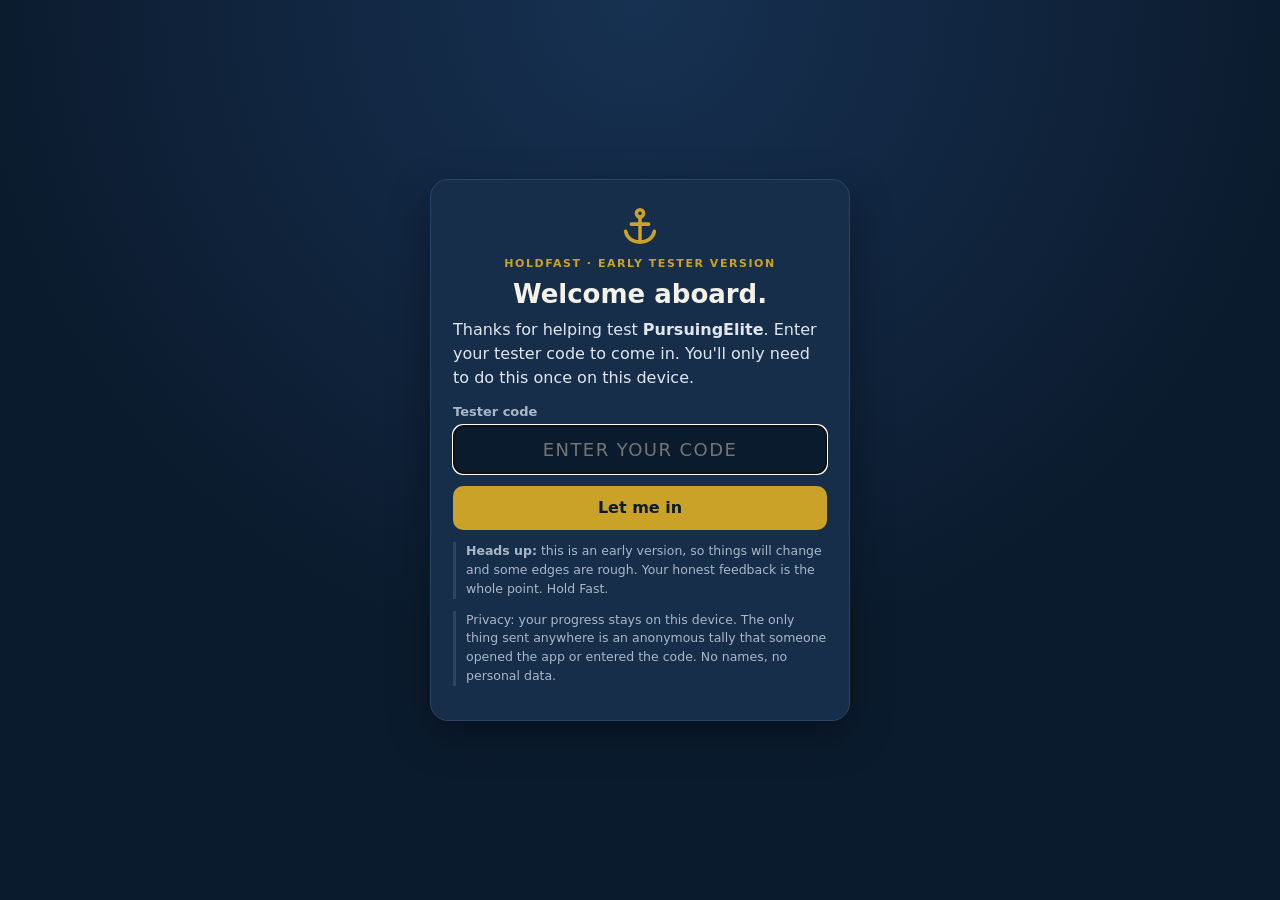
==== commit 3e159a80: "v1.2: tester code gate (SHA-256 hash only), anonymous Abacus visit counter, unlisted stats.html" ====
--- a/index.html
+++ b/index.html
@@ -4,6 +4,7 @@
 <meta charset="utf-8">
 <meta name="viewport" content="width=device-width,initial-scale=1,viewport-fit=cover">
 <meta name="theme-color" content="#0b1b2e">
+<meta name="robots" content="noindex,nofollow">
 <meta name="description" content="PursuingElite by HoldFast: lessons, self-scoring, trends and CoachClint, the AI coach built on Clint Bruce's words.">
 <title>PursuingElite · HoldFast</title>
 <link rel="icon" href="data:image/svg+xml,%3Csvg xmlns='http://www.w3.org/2000/svg' viewBox='0 0 64 64'%3E%3Crect width='64' height='64' rx='14' fill='%230b1b2e'/%3E%3Cg fill='none' stroke='%23c9a227' stroke-width='5' stroke-linecap='round'%3E%3Ccircle cx='32' cy='13' r='5'/%3E%3Cpath d='M32 18v34M20 28h24M12 38c2 10 11 15 20 15s18-5 20-15'/%3E%3C/g%3E%3C/svg%3E">
@@ -89,9 +90,30 @@
 .dd-ev{display:flex;gap:10px;align-items:flex-start;border-top:1px solid var(--line);padding:10px 0}.dd-ev:first-child{border-top:0}.dd-ev .bd{flex:1;min-width:0}.dd-ev small{color:var(--mut);display:block}
 .badge.live{background:#2f6b4f;color:#d7f3e4}.badge.real{background:#6b3f2f;color:#f6dccf}
 .about2{font-size:13px;color:var(--mut);border-left:3px solid var(--line);padding:6px 10px;margin:10px 0 0;border-radius:0 8px 8px 0}
+
+body.locked .app{display:none}
+.gate{min-height:100vh;display:grid;place-items:center;padding:20px;background:radial-gradient(circle at 50% 0,#173152,var(--navy) 60%)}.gate[hidden]{display:none}
+.gate-card{width:100%;max-width:420px;background:var(--card);border:1px solid var(--line);border-radius:18px;padding:24px 22px;box-shadow:0 14px 40px rgba(0,0,0,.35)}
+.gate-anchor{width:46px;height:46px;display:block;margin:0 auto 6px}.gate-kicker{display:block;text-align:center;color:var(--brass);letter-spacing:.14em;text-transform:uppercase;font-size:11px;font-weight:700}
+.gate-card h1{text-align:center;margin:6px 0 8px}.gate-card p{margin:0 0 10px;color:#dfe6ef}.gate-card input{font-size:18px;text-align:center;letter-spacing:.08em;text-transform:uppercase}
+.gate-err{color:#ffb4a9!important;font-size:14px}.gate-note{font-size:12.5px;color:var(--mut)!important;border-left:3px solid var(--line);padding-left:10px;margin-top:12px!important}
 </style>
 </head>
-<body>
+<body class="locked">
+<div id="gate" class="gate" hidden>
+  <form id="gate-form" class="gate-card" autocomplete="off">
+    <svg class="gate-anchor" viewBox="0 0 64 64" aria-hidden="true"><g fill="none" stroke="#c9a227" stroke-width="5" stroke-linecap="round"><circle cx="32" cy="13" r="5"/><path d="M32 18v34M20 28h24M12 38c2 10 11 15 20 15s18-5 20-15"/></g></svg>
+    <small class="gate-kicker">HoldFast · Early tester version</small>
+    <h1>Welcome aboard.</h1>
+    <p>Thanks for helping test <b id="gate-app">PursuingElite</b>. Enter your tester code to come in. You'll only need to do this once on this device.</p>
+    <label for="gate-code" class="f">Tester code</label>
+    <input type="text" id="gate-code" autocapitalize="characters" autocomplete="off" spellcheck="false" maxlength="40" placeholder="Enter your code" aria-describedby="gate-err">
+    <p id="gate-err" class="gate-err" role="alert" hidden></p>
+    <button class="btn" type="submit" style="width:100%;margin-top:12px">Let me in</button>
+    <p class="gate-note"><b>Heads up:</b> this is an early version, so things will change and some edges are rough. Your honest feedback is the whole point. Hold Fast.</p>
+    <p class="gate-note">Privacy: your progress stays on this device. The only thing sent anywhere is an anonymous tally that someone opened the app or entered the code. No names, no personal data.</p>
+  </form>
+</div>
 <div class="app">
 <header class="top">
   <svg class="anchor" viewBox="0 0 64 64" aria-hidden="true"><g fill="none" stroke="#c9a227" stroke-width="5" stroke-linecap="round"><circle cx="32" cy="13" r="5"/><path d="M32 18v34M20 28h24M12 38c2 10 11 15 20 15s18-5 20-15"/></g></svg>
@@ -857,6 +879,94 @@
   ]
 };
 </script>
+<script>/* HoldFast early-tester gate + anonymous visit counter.
+ *
+ * ── TO CHANGE THE TESTER CODE ─────────────────────────────────────────────
+ *  1. Pick a new code. Compute its hash (lowercase the code first, keep the "holdfast-tester:" prefix):
+ *       printf '%s' 'holdfast-tester:mynewcode' | shasum -a 256
+ *  2. Paste the 64-character result into HF_CODE_HASH below, rebuild (python3 src/build.py ..) and push.
+ *  Everyone who unlocked with the old code is asked again (the device remembers the hash, not the code).
+ *  See README.md → "Tester access code".
+ * This is a LIGHT gate, not security: the app files are public, so anyone who views the page source can bypass it.
+ */
+(function () {
+  "use strict";
+  var HF_CODE_HASH = "f9a943b4ae38b02e0f29585284f8fc9a4868dba231e10932260e33acd2189b07";                 // ← the one constant to change (SHA-256 of "holdfast-tester:" + lowercase code)
+  var HF_GATE_ENABLED = true;                              // set false to open the app to everyone
+  var HF_UNLOCK_KEY = "holdfast-tester-unlock-v1";         // shared by both HoldFast apps on this site: enter the code once
+  var HF_COUNTER = { base: "https://abacus.jasoncameron.dev", ns: "holdfast-testers-x7k2q9", enabled: true }; // Abacus: free, no account
+
+  /* ---- compact SHA-256 (no dependencies, works on file:// and http://) ---- */
+  function sha256(str) {
+    function r(n, x) { return (x >>> n) | (x << (32 - n)); }
+    var K = [], H = [], p = 2, c = 0, i, j;
+    function isP(n) { for (var q = 2; q * q <= n; q++) if (n % q === 0) return false; return true; }
+    while (c < 64) { if (isP(p)) { if (c < 8) H[c] = (Math.pow(p, .5) * 4294967296) | 0; K[c++] = (Math.pow(p, 1 / 3) * 4294967296) | 0; } p++; }
+    var bytes = unescape(encodeURIComponent(str)), l = bytes.length, w = [];
+    for (i = 0; i < l; i++) w[i >> 2] |= bytes.charCodeAt(i) << (24 - (i % 4) * 8);
+    w[l >> 2] |= 0x80 << (24 - (l % 4) * 8); w[(((l + 8) >> 6) << 4) + 15] = l * 8;
+    for (i = 0; i < w.length; i++) if (w[i] === undefined) w[i] = 0;
+    for (j = 0; j < w.length; j += 16) {
+      var W = w.slice(j, j + 16), a = H.slice(0), t;
+      for (i = 0; i < 64; i++) {
+        if (i >= 16) { var s0 = r(7, W[i - 15]) ^ r(18, W[i - 15]) ^ (W[i - 15] >>> 3), s1 = r(17, W[i - 2]) ^ r(19, W[i - 2]) ^ (W[i - 2] >>> 10); W[i] = (W[i - 16] + s0 + W[i - 7] + s1) | 0; }
+        var S1 = r(6, a[4]) ^ r(11, a[4]) ^ r(25, a[4]), ch = (a[4] & a[5]) ^ (~a[4] & a[6]), t1 = (a[7] + S1 + ch + K[i] + W[i]) | 0;
+        var S0 = r(2, a[0]) ^ r(13, a[0]) ^ r(22, a[0]), mj = (a[0] & a[1]) ^ (a[0] & a[2]) ^ (a[1] & a[2]), t2 = (S0 + mj) | 0;
+        a = [(t1 + t2) | 0, a[0], a[1], a[2], (a[3] + t1) | 0, a[4], a[5], a[6]];
+      }
+      for (i = 0; i < 8; i++) H[i] = (H[i] + a[i]) | 0;
+    }
+    var out = ""; for (i = 0; i < 8; i++) out += ("00000000" + (H[i] >>> 0).toString(16)).slice(-8);
+    return out;
+  }
+  function hashCode(code) { return sha256("holdfast-tester:" + String(code || "").trim().toLowerCase()); }
+
+  var APP = window.APP || { id: "app", name: "HoldFast" };
+  var params = new URLSearchParams(location.search);
+  var store = { get: function (k) { try { return localStorage.getItem(k); } catch (e) { return null; } }, set: function (k, v) { try { localStorage.setItem(k, v); } catch (e) {} } };
+
+  /* ---- anonymous counter: increments only, once per device per day, per app and per event ---- */
+  var slug = ({ pe: "pursuing-elite", ae: "achievement-equation" })[APP.id] || APP.id;
+  var testMode = params.get("hfcount") === "test";                    // writes to separate "test-" keys so checks never touch real numbers
+  var automated = !!(navigator.webdriver) && !params.has("hfcount");  // browser automation (our own tests) is never counted
+  var counted = [];
+  function today() { var d = new Date(); return d.getFullYear() + "-" + ("0" + (d.getMonth() + 1)).slice(-2) + "-" + ("0" + d.getDate()).slice(-2); }
+  function count(kind) {
+    if (!HF_COUNTER.enabled || automated) return Promise.resolve(null);
+    var flag = "hf-ctr-" + slug + "-" + kind + (testMode ? "-test" : "");
+    if (store.get(flag) === today()) return Promise.resolve(null);
+    store.set(flag, today());
+    var key = (testMode ? "test-" : "") + slug + "-" + kind;
+    counted.push(key);
+    return fetch(HF_COUNTER.base + "/hit/" + HF_COUNTER.ns + "/" + key, { mode: "cors", cache: "no-store", credentials: "omit", referrerPolicy: "no-referrer" })
+      .then(function (r) { return r.ok ? r.json() : null; }).catch(function () { return null; });   // never blocks or breaks the app
+  }
+  window.HFCounter = { count: count, counted: counted, config: HF_COUNTER, namespace: HF_COUNTER.ns };
+
+  /* ---- gate ---- */
+  function el(id) { return document.getElementById(id); }
+  function unlocked() { return !HF_GATE_ENABLED || store.get(HF_UNLOCK_KEY) === HF_CODE_HASH; }
+  var waiting = [];
+  function open() { document.body.classList.remove("locked"); var g = el("gate"); if (g) g.hidden = true; var cbs = waiting.splice(0); cbs.forEach(function (cb) { cb(); }); }
+  function show() {
+    var g = el("gate"); if (!g) return;
+    g.hidden = false; el("gate-app").textContent = APP.name;
+    var form = el("gate-form"), input = el("gate-code"), err = el("gate-err");
+    form.onsubmit = function (e) {
+      e.preventDefault();
+      if (hashCode(input.value) === HF_CODE_HASH) { store.set(HF_UNLOCK_KEY, HF_CODE_HASH); count("unlocks"); open(); }
+      else { err.hidden = false; err.textContent = "Hmm, that code didn't match. Check it with Clint and try again (it's not case-sensitive)."; input.select(); }
+    };
+    input.oninput = function () { err.hidden = true; };
+    setTimeout(function () { input.focus(); }, 60);
+  }
+  window.HFGate = {
+    whenUnlocked: function (cb) { if (unlocked()) { open(); cb(); } else { waiting.push(cb); show(); } },
+    hashCode: hashCode, isUnlocked: unlocked
+  };
+  count("opens");
+})();
+</script>
 <script>/* Shared app shell: Learn · Score · Trends · CoachClint. Data stays in this browser (localStorage). */
 (function () {
   "use strict";
@@ -1079,7 +1189,7 @@
     if (matchMedia("(min-width:980px)").matches) openChat();
     matchMedia("(min-width:980px)").addEventListener("change", (e) => { if (e.matches) { $("#coach").classList.add("on"); openChat(); } else if (!$('nav.tabs button[data-tab="coach"]').getAttribute("aria-selected").includes("true")) $("#coach").classList.remove("on"); });
   }
-  boot();
+  (window.HFGate ? window.HFGate.whenUnlocked(boot) : boot());
 })();
 </script>
 </body>
